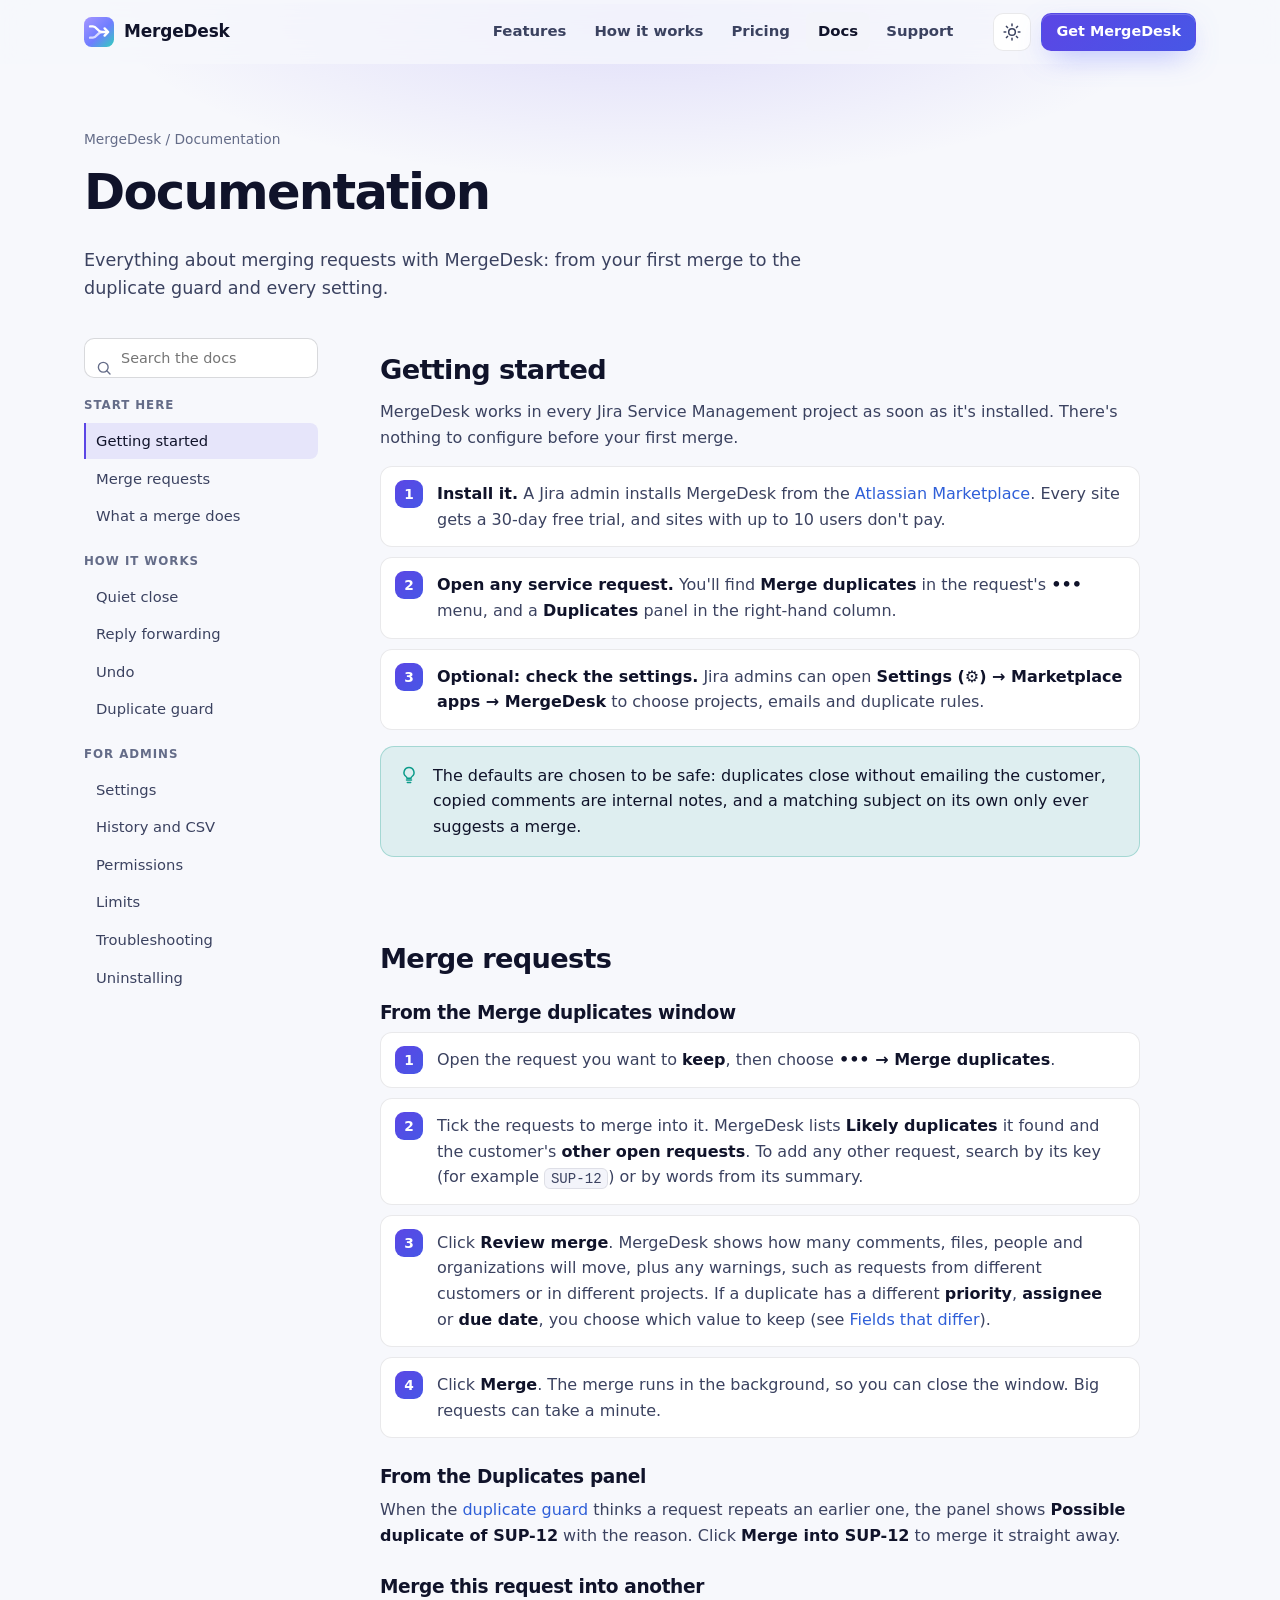
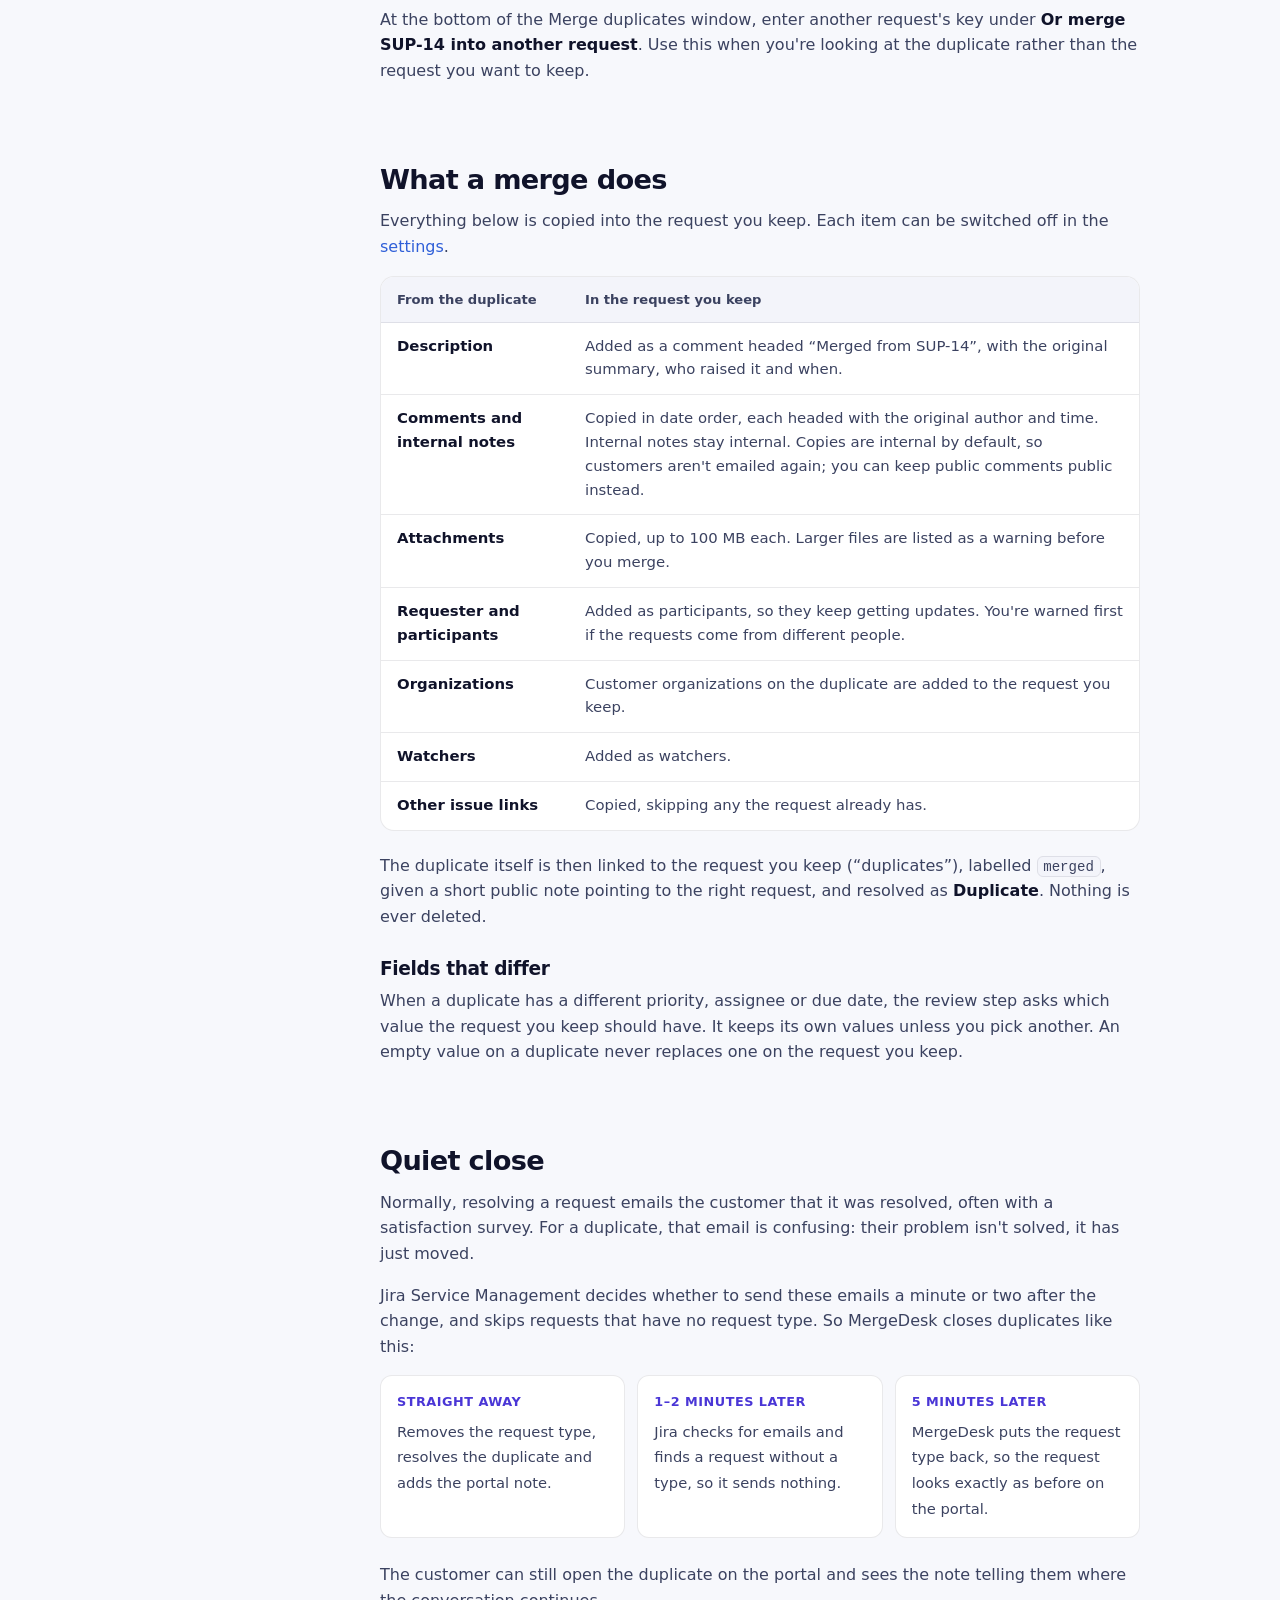
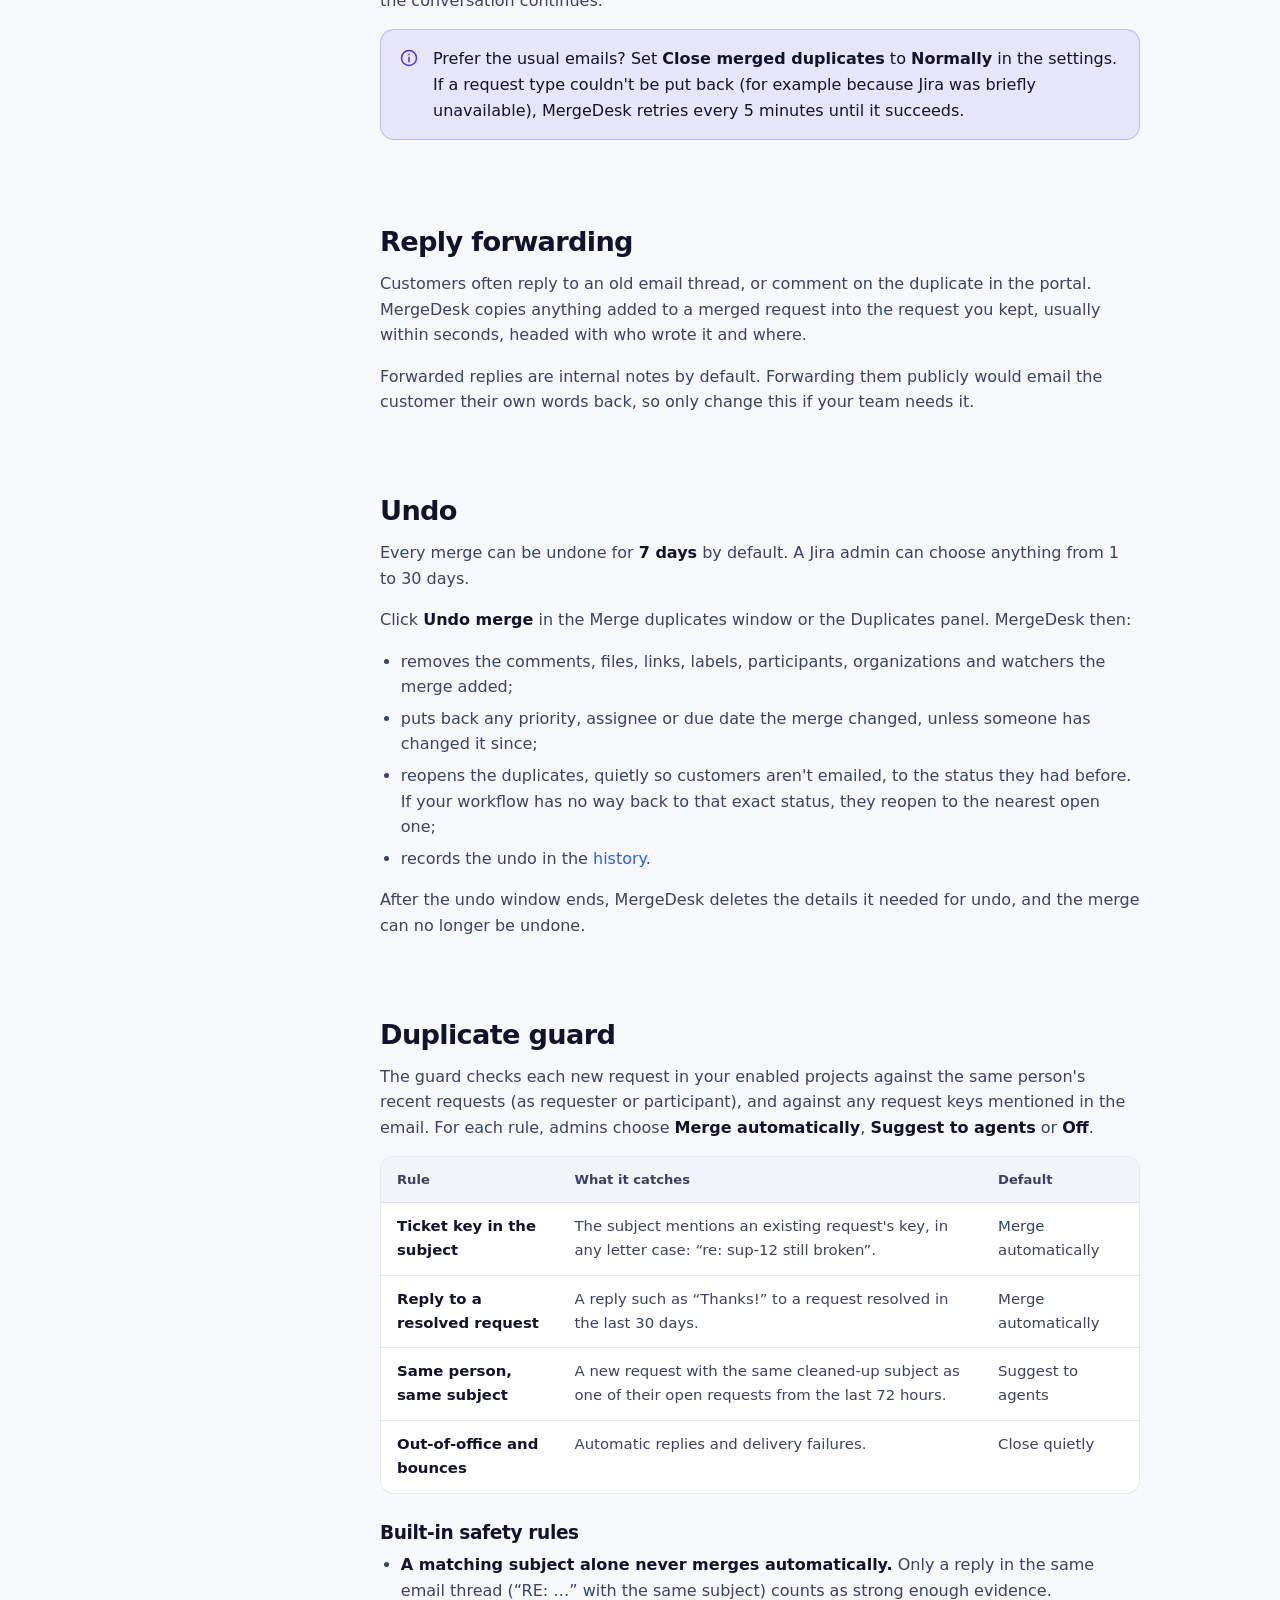
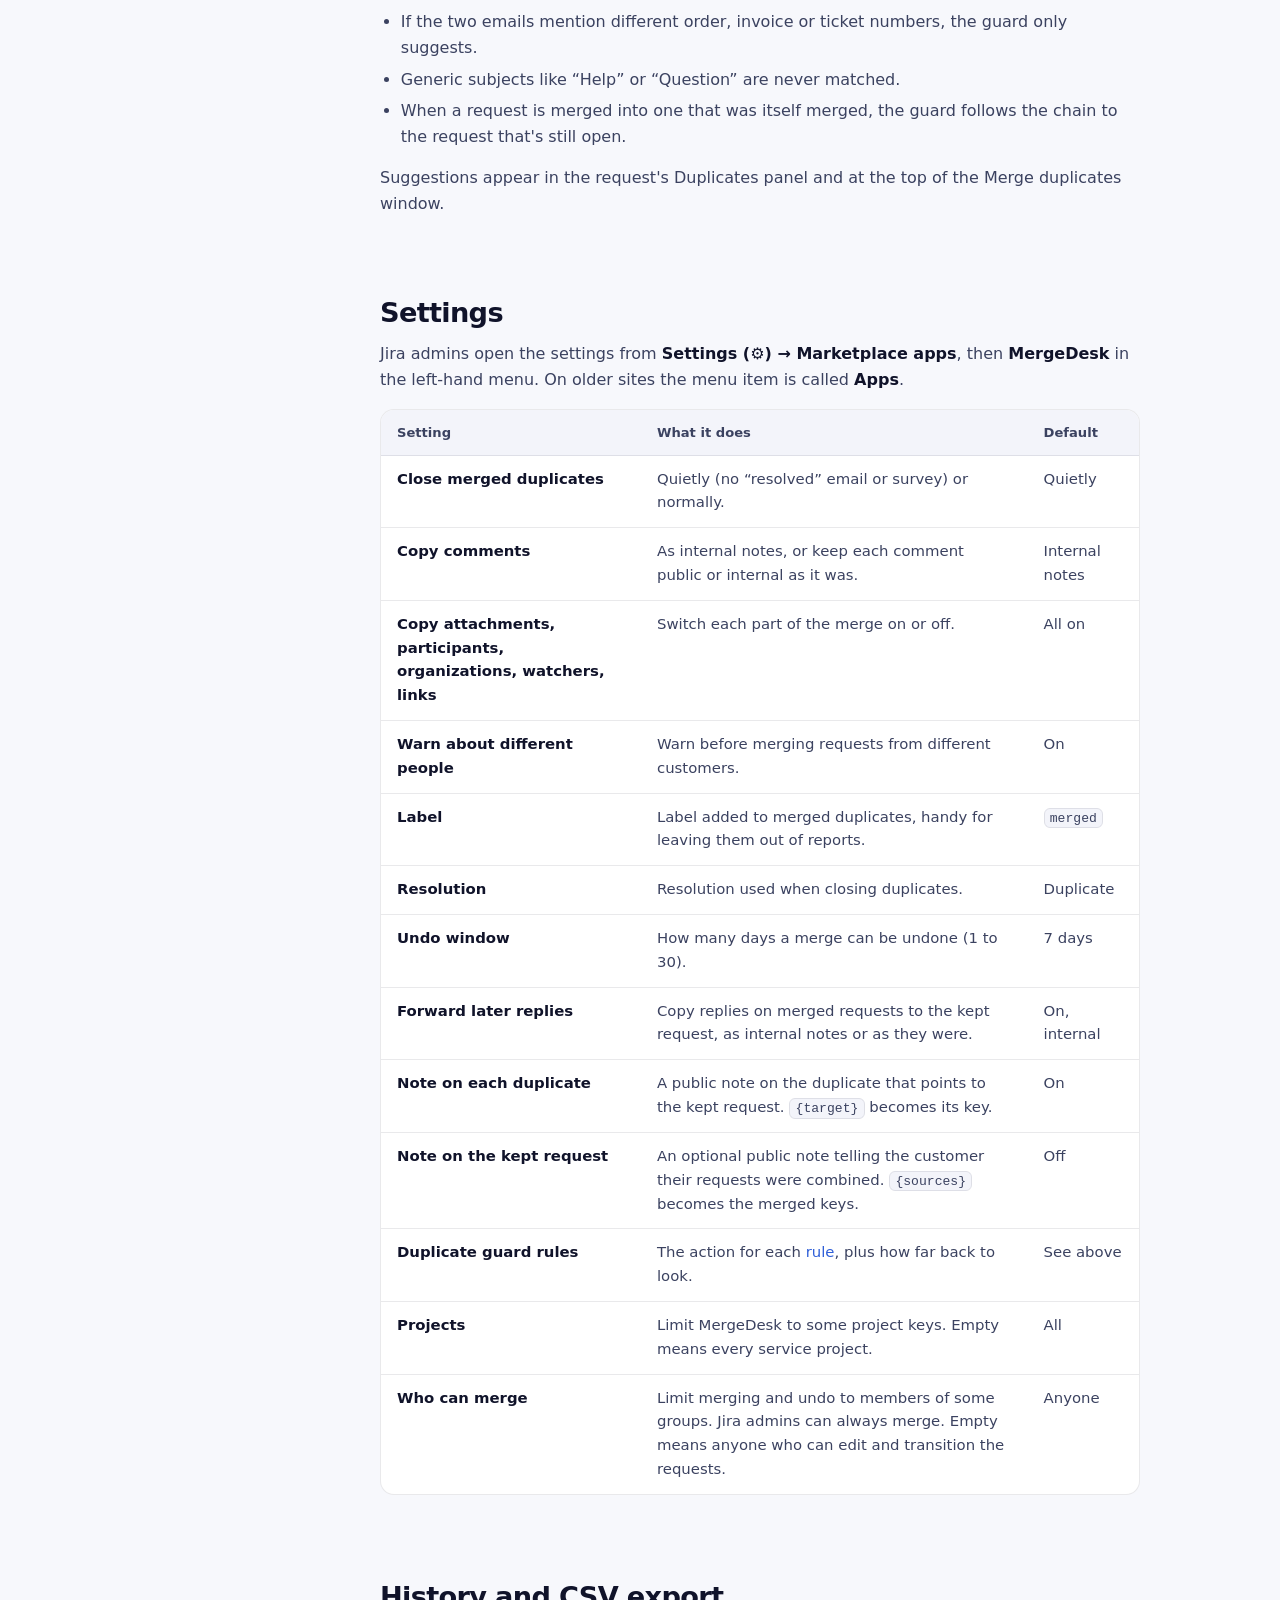
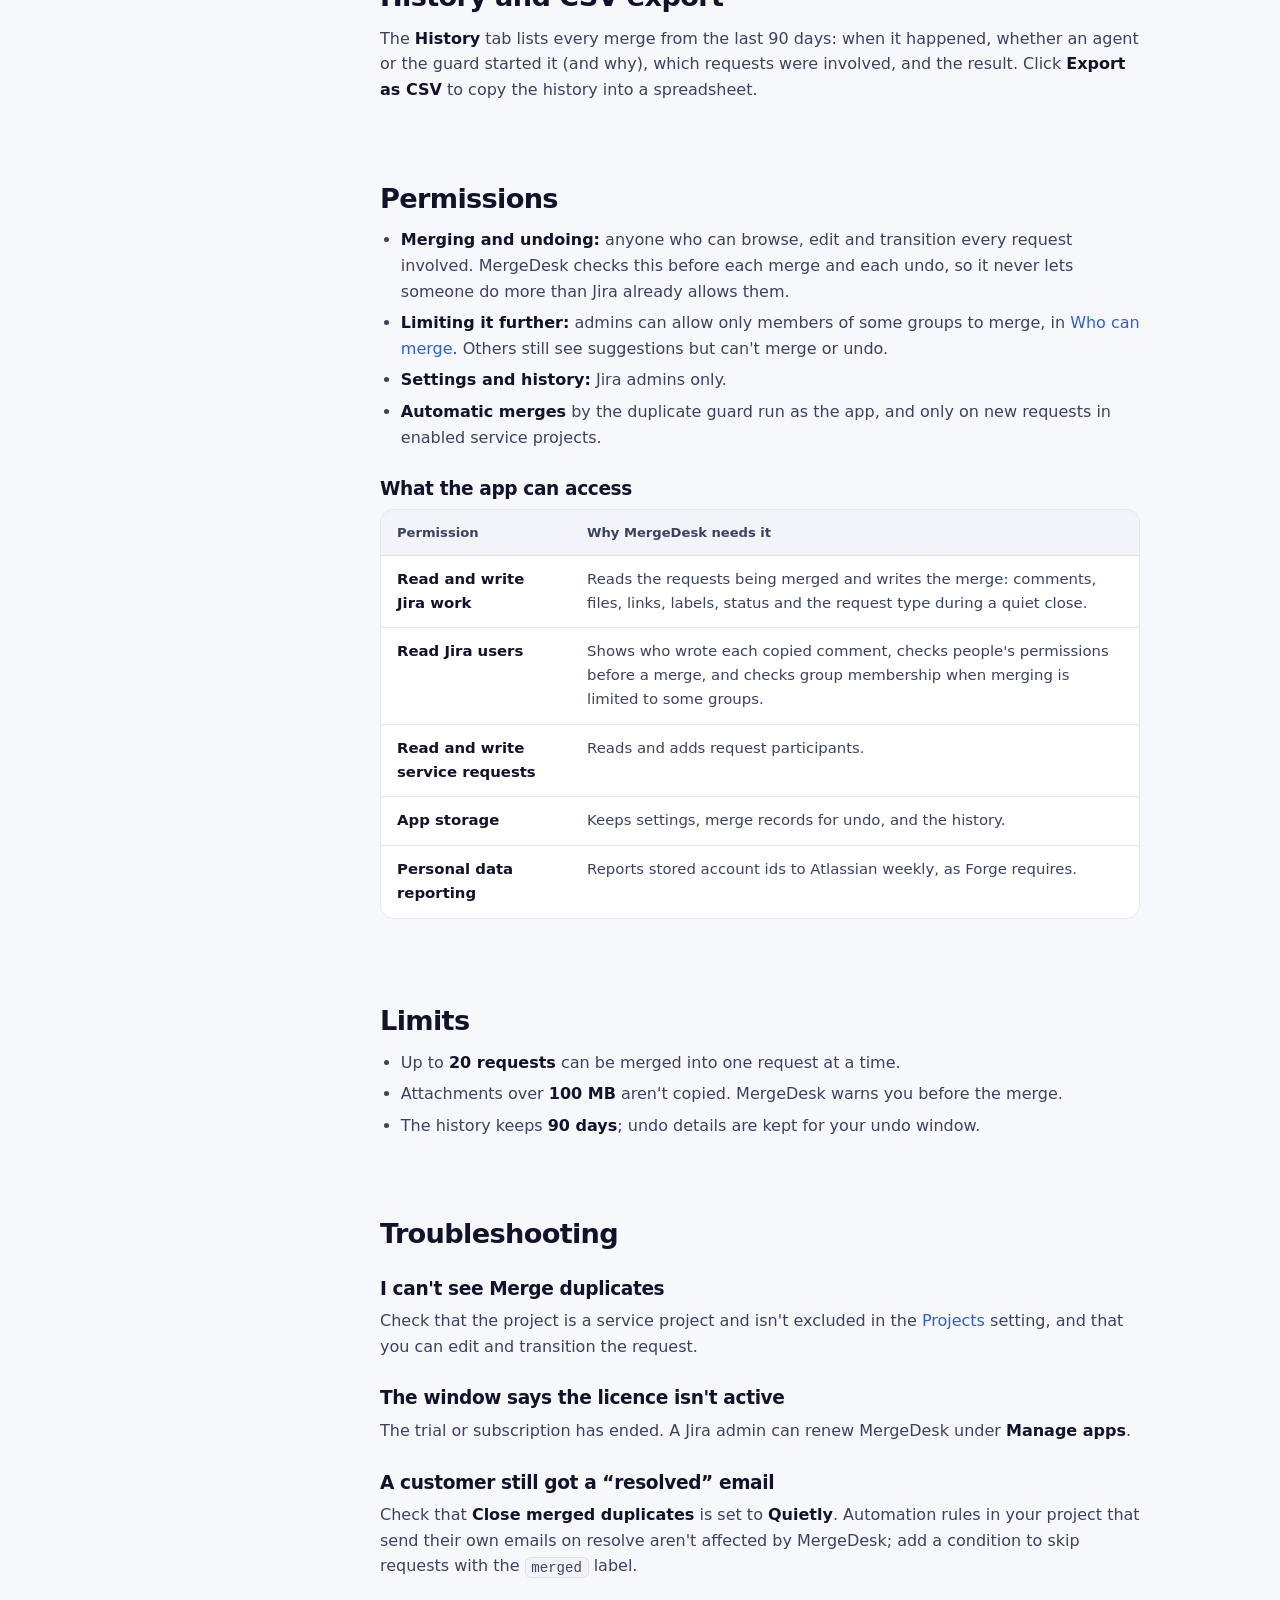
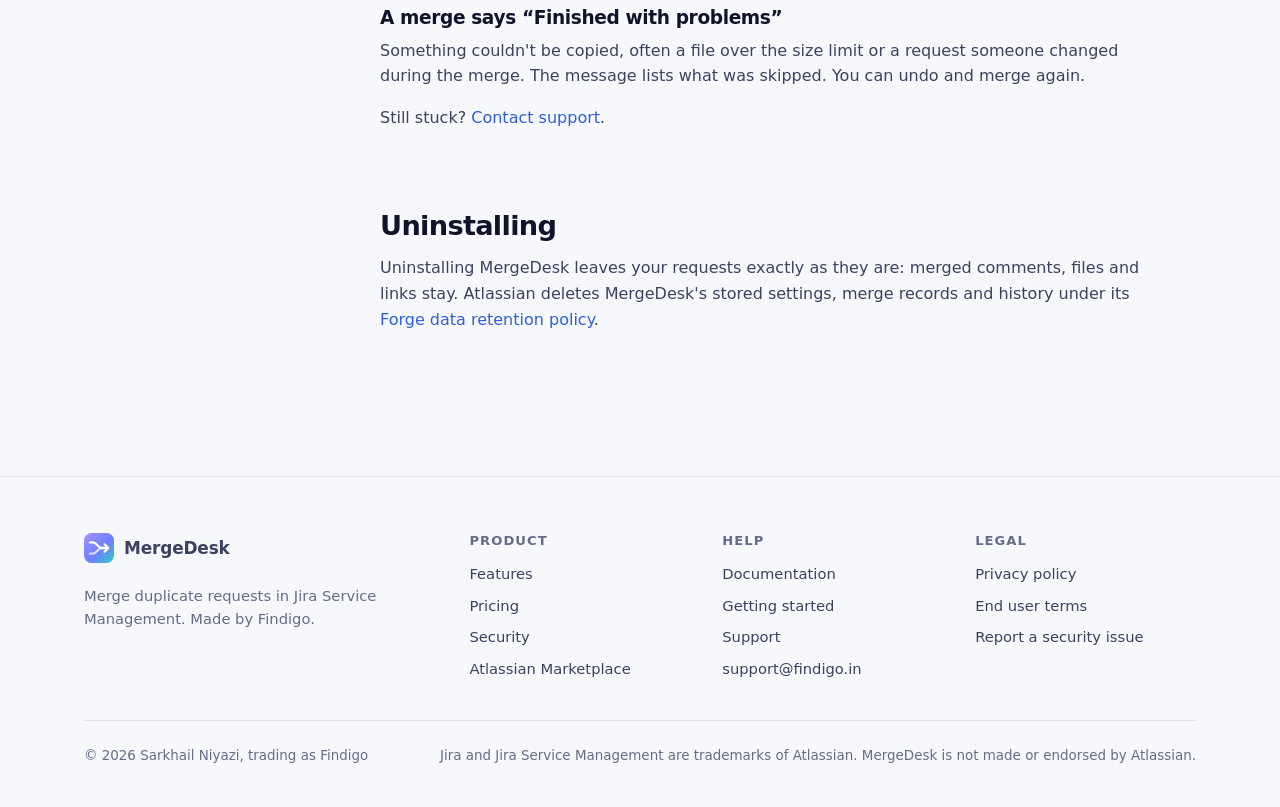
==== docs/index.html @ 5c3ac5cf "Add the MergeDesk website: home, docs, privacy and support pages Public pages for MergeDesk - Merge " ====
<!doctype html>
<html lang="en" class="no-js">
<head>
  <meta charset="utf-8">
  <meta name="viewport" content="width=device-width, initial-scale=1">
  <title>Documentation · MergeDesk</title>
  <meta name="description" content="How to install and use MergeDesk for Jira Service Management: merging requests, quiet close, reply forwarding, undo, the duplicate guard and settings.">
  <link rel="canonical" href="https://mergedesk.findigo.in/docs/">
  <meta property="og:title" content="MergeDesk documentation">
  <meta property="og:description" content="Install MergeDesk and merge your first duplicate requests in Jira Service Management.">
  <meta property="og:image" content="https://mergedesk.findigo.in/assets/og.png">
  <meta name="theme-color" content="#090b12">
  <link rel="icon" href="/assets/logo.svg" type="image/svg+xml">
  <link rel="stylesheet" href="/assets/style.css">
  <script>try{var t=localStorage.getItem('md-theme');if(t)document.documentElement.dataset.theme=t}catch(e){}</script>
  <script defer src="/assets/site.js"></script>
</head>
<body>
<a class="skip" href="#main">Skip to content</a>

<header class="site-header">
  <div class="container nav">
    <a class="brand" href="/"><img src="/assets/logo.svg" alt="" width="30" height="30">MergeDesk</a>
    <nav class="nav-links" id="nav-links" aria-label="Main">
      <a href="/#features">Features</a>
      <a href="/#how">How it works</a>
      <a href="/#pricing">Pricing</a>
      <a href="/docs/" aria-current="page">Docs</a>
      <a href="/support/">Support</a>
    </nav>
    <div class="nav-actions">
      <button class="theme-toggle" type="button" aria-label="Switch between light and dark"><svg class="icon moon" aria-hidden="true"><use href="/assets/icons.svg#moon"/></svg><svg class="icon sun" aria-hidden="true"><use href="/assets/icons.svg#sun"/></svg></button>
      <a class="btn btn-primary btn-sm" href="https://marketplace.atlassian.com/search?query=MergeDesk">Get MergeDesk</a>
      <button class="menu-toggle" type="button" aria-label="Menu" aria-expanded="false" aria-controls="nav-links"><svg class="icon" aria-hidden="true"><use href="/assets/icons.svg#menu"/></svg></button>
    </div>
  </div>
</header>

<main id="main">
  <div class="page-hero">
    <div class="container">
      <div class="crumbs"><a href="/">MergeDesk</a> / Documentation</div>
      <h1>Documentation</h1>
      <p>Everything about merging requests with MergeDesk: from your first merge to the duplicate guard and every setting.</p>
    </div>
  </div>

  <div class="container doc-layout">
    <aside class="doc-nav" aria-label="Documentation sections">
      <label class="search"><span class="sr-only">Search the docs</span><svg class="icon" aria-hidden="true"><use href="/assets/icons.svg#search"/></svg><input type="search" placeholder="Search the docs"></label>
      <h5>Start here</h5>
      <ul>
        <li><a href="#getting-started">Getting started</a></li>
        <li><a href="#merge">Merge requests</a></li>
        <li><a href="#what-moves">What a merge does</a></li>
      </ul>
      <h5>How it works</h5>
      <ul>
        <li><a href="#quiet-close">Quiet close</a></li>
        <li><a href="#forwarding">Reply forwarding</a></li>
        <li><a href="#undo">Undo</a></li>
        <li><a href="#guard">Duplicate guard</a></li>
      </ul>
      <h5>For admins</h5>
      <ul>
        <li><a href="#settings">Settings</a></li>
        <li><a href="#history">History and CSV</a></li>
        <li><a href="#permissions">Permissions</a></li>
        <li><a href="#limits">Limits</a></li>
        <li><a href="#troubleshooting">Troubleshooting</a></li>
        <li><a href="#uninstall">Uninstalling</a></li>
      </ul>
      <div class="empty">No matching sections.</div>
    </aside>

    <article class="prose">
      <section id="getting-started">
        <h2>Getting started</h2>
        <p>MergeDesk works in every Jira Service Management project as soon as it's installed. There's nothing to configure before your first merge.</p>
        <ol class="steps-list">
          <li><strong>Install it.</strong> A Jira admin installs MergeDesk from the <a href="https://marketplace.atlassian.com/search?query=MergeDesk">Atlassian Marketplace</a>. Every site gets a 30-day free trial, and sites with up to 10 users don't pay.</li>
          <li><strong>Open any service request.</strong> You'll find <strong>Merge duplicates</strong> in the request's <strong>•••</strong> menu, and a <strong>Duplicates</strong> panel in the right-hand column.</li>
          <li><strong>Optional: check the settings.</strong> Jira admins can open <strong>Settings (⚙) → Marketplace apps → MergeDesk</strong> to choose projects, emails and duplicate rules.</li>
        </ol>
        <div class="callout tip"><svg class="icon" aria-hidden="true"><use href="/assets/icons.svg#bulb"/></svg><p>The defaults are chosen to be safe: duplicates close without emailing the customer, copied comments are internal notes, and a matching subject on its own only ever suggests a merge.</p></div>
      </section>

      <section id="merge">
        <h2>Merge requests</h2>
        <h3>From the Merge duplicates window</h3>
        <ol class="steps-list">
          <li>Open the request you want to <strong>keep</strong>, then choose <strong>••• → Merge duplicates</strong>.</li>
          <li>Tick the requests to merge into it. MergeDesk lists <strong>Likely duplicates</strong> it found and the customer's <strong>other open requests</strong>. To add any other request, search by its key (for example <code>SUP-12</code>) or by words from its summary.</li>
          <li>Click <strong>Review merge</strong>. MergeDesk shows how many comments, files, people and organizations will move, plus any warnings, such as requests from different customers or in different projects. If a duplicate has a different <strong>priority</strong>, <strong>assignee</strong> or <strong>due date</strong>, you choose which value to keep (see <a href="#fields">Fields that differ</a>).</li>
          <li>Click <strong>Merge</strong>. The merge runs in the background, so you can close the window. Big requests can take a minute.</li>
        </ol>
        <h3>From the Duplicates panel</h3>
        <p>When the <a href="#guard">duplicate guard</a> thinks a request repeats an earlier one, the panel shows <strong>Possible duplicate of SUP-12</strong> with the reason. Click <strong>Merge into SUP-12</strong> to merge it straight away.</p>
        <h3>Merge this request into another</h3>
        <p>At the bottom of the Merge duplicates window, enter another request's key under <strong>Or merge SUP-14 into another request</strong>. Use this when you're looking at the duplicate rather than the request you want to keep.</p>
      </section>

      <section id="what-moves">
        <h2>What a merge does</h2>
        <p>Everything below is copied into the request you keep. Each item can be switched off in the <a href="#settings">settings</a>.</p>
        <table>
          <thead><tr><th>From the duplicate</th><th>In the request you keep</th></tr></thead>
          <tbody>
            <tr><td>Description</td><td>Added as a comment headed “Merged from SUP-14”, with the original summary, who raised it and when.</td></tr>
            <tr><td>Comments and internal notes</td><td>Copied in date order, each headed with the original author and time. Internal notes stay internal. Copies are internal by default, so customers aren't emailed again; you can keep public comments public instead.</td></tr>
            <tr><td>Attachments</td><td>Copied, up to 100 MB each. Larger files are listed as a warning before you merge.</td></tr>
            <tr><td>Requester and participants</td><td>Added as participants, so they keep getting updates. You're warned first if the requests come from different people.</td></tr>
            <tr><td>Organizations</td><td>Customer organizations on the duplicate are added to the request you keep.</td></tr>
            <tr><td>Watchers</td><td>Added as watchers.</td></tr>
            <tr><td>Other issue links</td><td>Copied, skipping any the request already has.</td></tr>
          </tbody>
        </table>
        <p>The duplicate itself is then linked to the request you keep (“duplicates”), labelled <code>merged</code>, given a short public note pointing to the right request, and resolved as <strong>Duplicate</strong>. Nothing is ever deleted.</p>
        <h3 id="fields">Fields that differ</h3>
        <p>When a duplicate has a different priority, assignee or due date, the review step asks which value the request you keep should have. It keeps its own values unless you pick another. An empty value on a duplicate never replaces one on the request you keep.</p>
      </section>

      <section id="quiet-close">
        <h2>Quiet close</h2>
        <p>Normally, resolving a request emails the customer that it was resolved, often with a satisfaction survey. For a duplicate, that email is confusing: their problem isn't solved, it has just moved.</p>
        <p>Jira Service Management decides whether to send these emails a minute or two after the change, and skips requests that have no request type. So MergeDesk closes duplicates like this:</p>
        <div class="timeline-h">
          <div><b>Straight away</b><span>Removes the request type, resolves the duplicate and adds the portal note.</span></div>
          <div><b>1–2 minutes later</b><span>Jira checks for emails and finds a request without a type, so it sends nothing.</span></div>
          <div><b>5 minutes later</b><span>MergeDesk puts the request type back, so the request looks exactly as before on the portal.</span></div>
        </div>
        <p>The customer can still open the duplicate on the portal and sees the note telling them where the conversation continues.</p>
        <div class="callout"><svg class="icon" aria-hidden="true"><use href="/assets/icons.svg#info"/></svg><p>Prefer the usual emails? Set <strong>Close merged duplicates</strong> to <strong>Normally</strong> in the settings. If a request type couldn't be put back (for example because Jira was briefly unavailable), MergeDesk retries every 5 minutes until it succeeds.</p></div>
      </section>

      <section id="forwarding">
        <h2>Reply forwarding</h2>
        <p>Customers often reply to an old email thread, or comment on the duplicate in the portal. MergeDesk copies anything added to a merged request into the request you kept, usually within seconds, headed with who wrote it and where.</p>
        <p>Forwarded replies are internal notes by default. Forwarding them publicly would email the customer their own words back, so only change this if your team needs it.</p>
      </section>

      <section id="undo">
        <h2>Undo</h2>
        <p>Every merge can be undone for <strong>7 days</strong> by default. A Jira admin can choose anything from 1 to 30 days.</p>
        <p>Click <strong>Undo merge</strong> in the Merge duplicates window or the Duplicates panel. MergeDesk then:</p>
        <ul>
          <li>removes the comments, files, links, labels, participants, organizations and watchers the merge added;</li>
          <li>puts back any priority, assignee or due date the merge changed, unless someone has changed it since;</li>
          <li>reopens the duplicates, quietly so customers aren't emailed, to the status they had before. If your workflow has no way back to that exact status, they reopen to the nearest open one;</li>
          <li>records the undo in the <a href="#history">history</a>.</li>
        </ul>
        <p>After the undo window ends, MergeDesk deletes the details it needed for undo, and the merge can no longer be undone.</p>
      </section>

      <section id="guard">
        <h2>Duplicate guard</h2>
        <p>The guard checks each new request in your enabled projects against the same person's recent requests (as requester or participant), and against any request keys mentioned in the email. For each rule, admins choose <strong>Merge automatically</strong>, <strong>Suggest to agents</strong> or <strong>Off</strong>.</p>
        <table>
          <thead><tr><th>Rule</th><th>What it catches</th><th>Default</th></tr></thead>
          <tbody>
            <tr><td>Ticket key in the subject</td><td>The subject mentions an existing request's key, in any letter case: “re: sup-12 still broken”.</td><td>Merge automatically</td></tr>
            <tr><td>Reply to a resolved request</td><td>A reply such as “Thanks!” to a request resolved in the last 30 days.</td><td>Merge automatically</td></tr>
            <tr><td>Same person, same subject</td><td>A new request with the same cleaned-up subject as one of their open requests from the last 72 hours.</td><td>Suggest to agents</td></tr>
            <tr><td>Out-of-office and bounces</td><td>Automatic replies and delivery failures.</td><td>Close quietly</td></tr>
          </tbody>
        </table>
        <h3>Built-in safety rules</h3>
        <ul>
          <li><strong>A matching subject alone never merges automatically.</strong> Only a reply in the same email thread (“RE: …” with the same subject) counts as strong enough evidence.</li>
          <li>If the two emails mention different order, invoice or ticket numbers, the guard only suggests.</li>
          <li>Generic subjects like “Help” or “Question” are never matched.</li>
          <li>When a request is merged into one that was itself merged, the guard follows the chain to the request that's still open.</li>
        </ul>
        <p>Suggestions appear in the request's Duplicates panel and at the top of the Merge duplicates window.</p>
      </section>

      <section id="settings">
        <h2>Settings</h2>
        <p>Jira admins open the settings from <strong>Settings (⚙) → Marketplace apps</strong>, then <strong>MergeDesk</strong> in the left-hand menu. On older sites the menu item is called <strong>Apps</strong>.</p>
        <table>
          <thead><tr><th>Setting</th><th>What it does</th><th>Default</th></tr></thead>
          <tbody>
            <tr><td>Close merged duplicates</td><td>Quietly (no “resolved” email or survey) or normally.</td><td>Quietly</td></tr>
            <tr><td>Copy comments</td><td>As internal notes, or keep each comment public or internal as it was.</td><td>Internal notes</td></tr>
            <tr><td>Copy attachments, participants, organizations, watchers, links</td><td>Switch each part of the merge on or off.</td><td>All on</td></tr>
            <tr><td>Warn about different people</td><td>Warn before merging requests from different customers.</td><td>On</td></tr>
            <tr><td>Label</td><td>Label added to merged duplicates, handy for leaving them out of reports.</td><td><code>merged</code></td></tr>
            <tr><td>Resolution</td><td>Resolution used when closing duplicates.</td><td>Duplicate</td></tr>
            <tr><td>Undo window</td><td>How many days a merge can be undone (1 to 30).</td><td>7 days</td></tr>
            <tr><td>Forward later replies</td><td>Copy replies on merged requests to the kept request, as internal notes or as they were.</td><td>On, internal</td></tr>
            <tr><td>Note on each duplicate</td><td>A public note on the duplicate that points to the kept request. <code>{target}</code> becomes its key.</td><td>On</td></tr>
            <tr><td>Note on the kept request</td><td>An optional public note telling the customer their requests were combined. <code>{sources}</code> becomes the merged keys.</td><td>Off</td></tr>
            <tr><td>Duplicate guard rules</td><td>The action for each <a href="#guard">rule</a>, plus how far back to look.</td><td>See above</td></tr>
            <tr><td>Projects</td><td>Limit MergeDesk to some project keys. Empty means every service project.</td><td>All</td></tr>
            <tr><td>Who can merge</td><td>Limit merging and undo to members of some groups. Jira admins can always merge. Empty means anyone who can edit and transition the requests.</td><td>Anyone</td></tr>
          </tbody>
        </table>
      </section>

      <section id="history">
        <h2>History and CSV export</h2>
        <p>The <strong>History</strong> tab lists every merge from the last 90 days: when it happened, whether an agent or the guard started it (and why), which requests were involved, and the result. Click <strong>Export as CSV</strong> to copy the history into a spreadsheet.</p>
      </section>

      <section id="permissions">
        <h2>Permissions</h2>
        <ul>
          <li><strong>Merging and undoing:</strong> anyone who can browse, edit and transition every request involved. MergeDesk checks this before each merge and each undo, so it never lets someone do more than Jira already allows them.</li>
          <li><strong>Limiting it further:</strong> admins can allow only members of some groups to merge, in <a href="#settings">Who can merge</a>. Others still see suggestions but can't merge or undo.</li>
          <li><strong>Settings and history:</strong> Jira admins only.</li>
          <li><strong>Automatic merges</strong> by the duplicate guard run as the app, and only on new requests in enabled service projects.</li>
        </ul>
        <h3>What the app can access</h3>
        <table>
          <thead><tr><th>Permission</th><th>Why MergeDesk needs it</th></tr></thead>
          <tbody>
            <tr><td>Read and write Jira work</td><td>Reads the requests being merged and writes the merge: comments, files, links, labels, status and the request type during a quiet close.</td></tr>
            <tr><td>Read Jira users</td><td>Shows who wrote each copied comment, checks people's permissions before a merge, and checks group membership when merging is limited to some groups.</td></tr>
            <tr><td>Read and write service requests</td><td>Reads and adds request participants.</td></tr>
            <tr><td>App storage</td><td>Keeps settings, merge records for undo, and the history.</td></tr>
            <tr><td>Personal data reporting</td><td>Reports stored account ids to Atlassian weekly, as Forge requires.</td></tr>
          </tbody>
        </table>
      </section>

      <section id="limits">
        <h2>Limits</h2>
        <ul>
          <li>Up to <strong>20 requests</strong> can be merged into one request at a time.</li>
          <li>Attachments over <strong>100 MB</strong> aren't copied. MergeDesk warns you before the merge.</li>
          <li>The history keeps <strong>90 days</strong>; undo details are kept for your undo window.</li>
        </ul>
      </section>

      <section id="troubleshooting">
        <h2>Troubleshooting</h2>
        <h3>I can't see Merge duplicates</h3>
        <p>Check that the project is a service project and isn't excluded in the <a href="#settings">Projects</a> setting, and that you can edit and transition the request.</p>
        <h3>The window says the licence isn't active</h3>
        <p>The trial or subscription has ended. A Jira admin can renew MergeDesk under <strong>Manage apps</strong>.</p>
        <h3>A customer still got a “resolved” email</h3>
        <p>Check that <strong>Close merged duplicates</strong> is set to <strong>Quietly</strong>. Automation rules in your project that send their own emails on resolve aren't affected by MergeDesk; add a condition to skip requests with the <code>merged</code> label.</p>
        <h3>A merge says “Finished with problems”</h3>
        <p>Something couldn't be copied, often a file over the size limit or a request someone changed during the merge. The message lists what was skipped. You can undo and merge again.</p>
        <p>Still stuck? <a href="/support/">Contact support</a>.</p>
      </section>

      <section id="uninstall">
        <h2>Uninstalling</h2>
        <p>Uninstalling MergeDesk leaves your requests exactly as they are: merged comments, files and links stay. Atlassian deletes MergeDesk's stored settings, merge records and history under its <a href="https://developer.atlassian.com/platform/forge/storage/" rel="noopener">Forge data retention policy</a>.</p>
      </section>
    </article>
  </div>
</main>

<footer class="site-footer">
  <div class="container">
    <div class="footer-grid">
      <div class="footer-about">
        <a class="brand" href="/"><img src="/assets/logo.svg" alt="" width="30" height="30">MergeDesk</a>
        <p>Merge duplicate requests in Jira Service Management. Made by Findigo.</p>
      </div>
      <div>
        <h4>Product</h4>
        <ul>
          <li><a href="/#features">Features</a></li>
          <li><a href="/#pricing">Pricing</a></li>
          <li><a href="/#security">Security</a></li>
          <li><a href="https://marketplace.atlassian.com/search?query=MergeDesk">Atlassian Marketplace</a></li>
        </ul>
      </div>
      <div>
        <h4>Help</h4>
        <ul>
          <li><a href="/docs/">Documentation</a></li>
          <li><a href="/docs/#getting-started">Getting started</a></li>
          <li><a href="/support/">Support</a></li>
          <li><a href="mailto:support@findigo.in">support@findigo.in</a></li>
        </ul>
      </div>
      <div>
        <h4>Legal</h4>
        <ul>
          <li><a href="/privacy/">Privacy policy</a></li>
          <li><a href="https://www.atlassian.com/licensing/marketplace/termsofuse" rel="noopener">End user terms</a></li>
          <li><a href="/support/#security">Report a security issue</a></li>
        </ul>
      </div>
    </div>
    <div class="legal">
      <span>© <span data-year>2026</span> Sarkhail Niyazi, trading as Findigo</span>
      <span>Jira and Jira Service Management are trademarks of Atlassian. MergeDesk is not made or endorsed by Atlassian.</span>
    </div>
  </div>
</footer>
</body>
</html>
---- assets/style.css ----
/* MergeDesk site. No web fonts, cookies or trackers: system fonts only. */

:root {
  color-scheme: dark;
  --bg: #090b12;
  --bg-2: #0d1019;
  --surface: #121624;
  --surface-2: #181d2e;
  --surface-3: #20263b;
  --border: rgba(255, 255, 255, 0.075);
  --border-strong: rgba(255, 255, 255, 0.14);
  --text: #eef0f8;
  --text-2: #bcc2d6;
  --muted: #8890a8;
  --accent: #8f7fff;
  --accent-2: #b3a8ff;
  --accent-soft: rgba(143, 127, 255, 0.14);
  --accent-ink: #ffffff;
  --teal: #34d6c2;
  --teal-soft: rgba(52, 214, 194, 0.13);
  --amber: #f8c04e;
  --amber-soft: rgba(248, 192, 78, 0.14);
  --rose: #fb7d8f;
  --rose-soft: rgba(251, 125, 143, 0.13);
  --green: #5fd98b;
  --green-soft: rgba(95, 217, 139, 0.14);
  --link: #8fb4ff;
  --grad: linear-gradient(120deg, #a596ff 0%, #7f8cff 45%, #46d9c6 100%);
  --grad-btn: linear-gradient(135deg, #8f7fff 0%, #6f7dff 100%);
  --glow: radial-gradient(60% 60% at 50% 0%, rgba(143, 127, 255, 0.28) 0%, rgba(143, 127, 255, 0) 70%);
  --shadow-sm: 0 1px 2px rgba(0, 0, 0, 0.4);
  --shadow: 0 30px 80px -30px rgba(0, 0, 0, 0.75), 0 0 0 1px var(--border);
  --radius-sm: 8px;
  --radius: 14px;
  --radius-lg: 22px;
  --font: "Inter", ui-sans-serif, system-ui, -apple-system, "Segoe UI", Roboto, "Helvetica Neue", Arial, sans-serif;
  --mono: ui-monospace, "SFMono-Regular", "Cascadia Code", "Roboto Mono", Menlo, Consolas, monospace;
  --maxw: 1160px;
  --header-h: 64px;
}

/* Light theme: the system setting, unless the visitor picked dark. */
@media (prefers-color-scheme: light) {
  :root:not([data-theme="dark"]) {
    color-scheme: light;
    --bg: #f7f8fc;
    --bg-2: #eef0f8;
    --surface: #ffffff;
    --surface-2: #f3f4fa;
    --surface-3: #e8eaf4;
    --border: rgba(16, 20, 40, 0.09);
    --border-strong: rgba(16, 20, 40, 0.16);
    --text: #10132a;
    --text-2: #3b4260;
    --muted: #646c88;
    --accent: #5b46e5;
    --accent-2: #4a36d6;
    --accent-soft: rgba(91, 70, 229, 0.1);
    --teal: #0b9b8a;
    --teal-soft: rgba(11, 155, 138, 0.1);
    --amber: #b7790b;
    --amber-soft: rgba(219, 151, 20, 0.12);
    --rose: #d33b55;
    --rose-soft: rgba(211, 59, 85, 0.09);
    --green: #198a48;
    --green-soft: rgba(25, 138, 72, 0.1);
    --link: #2f5fd8;
    --grad: linear-gradient(120deg, #5b46e5 0%, #4b5ee8 45%, #0b9b8a 100%);
    --grad-btn: linear-gradient(135deg, #5b46e5 0%, #4757e6 100%);
    --glow: radial-gradient(60% 60% at 50% 0%, rgba(91, 70, 229, 0.16) 0%, rgba(91, 70, 229, 0) 70%);
    --shadow-sm: 0 1px 2px rgba(16, 20, 40, 0.08);
    --shadow: 0 30px 70px -30px rgba(30, 30, 80, 0.3), 0 0 0 1px var(--border);
  }
}
:root[data-theme="light"] {
  color-scheme: light;
  --bg: #f7f8fc;
  --bg-2: #eef0f8;
  --surface: #ffffff;
  --surface-2: #f3f4fa;
  --surface-3: #e8eaf4;
  --border: rgba(16, 20, 40, 0.09);
  --border-strong: rgba(16, 20, 40, 0.16);
  --text: #10132a;
  --text-2: #3b4260;
  --muted: #646c88;
  --accent: #5b46e5;
  --accent-2: #4a36d6;
  --accent-soft: rgba(91, 70, 229, 0.1);
  --teal: #0b9b8a;
  --teal-soft: rgba(11, 155, 138, 0.1);
  --amber: #b7790b;
  --amber-soft: rgba(219, 151, 20, 0.12);
  --rose: #d33b55;
  --rose-soft: rgba(211, 59, 85, 0.09);
  --green: #198a48;
  --green-soft: rgba(25, 138, 72, 0.1);
  --link: #2f5fd8;
  --grad: linear-gradient(120deg, #5b46e5 0%, #4b5ee8 45%, #0b9b8a 100%);
  --grad-btn: linear-gradient(135deg, #5b46e5 0%, #4757e6 100%);
  --glow: radial-gradient(60% 60% at 50% 0%, rgba(91, 70, 229, 0.16) 0%, rgba(91, 70, 229, 0) 70%);
  --shadow-sm: 0 1px 2px rgba(16, 20, 40, 0.08);
  --shadow: 0 30px 70px -30px rgba(30, 30, 80, 0.3), 0 0 0 1px var(--border);
}

/* ---------- Base ---------- */
*,
*::before,
*::after {
  box-sizing: border-box;
}
html {
  -webkit-text-size-adjust: 100%;
  scroll-behavior: smooth;
  scroll-padding-top: calc(var(--header-h) + 20px);
}
body {
  margin: 0;
  background: var(--bg);
  color: var(--text);
  font-family: var(--font);
  font-size: 16px;
  line-height: 1.6;
  -webkit-font-smoothing: antialiased;
  text-rendering: optimizeLegibility;
  overflow-x: hidden;
}
img,
svg {
  display: block;
  max-width: 100%;
}
a {
  color: var(--link);
  text-decoration: none;
}
a:hover {
  text-decoration: underline;
  text-underline-offset: 3px;
}
:focus-visible {
  outline: 2px solid var(--accent);
  outline-offset: 3px;
  border-radius: 6px;
}
h1,
h2,
h3,
h4 {
  line-height: 1.15;
  letter-spacing: -0.02em;
  margin: 0 0 0.5em;
  font-weight: 700;
}
p {
  margin: 0 0 1em;
}
code,
kbd {
  font-family: var(--mono);
  font-size: 0.88em;
  background: var(--surface-2);
  border: 1px solid var(--border);
  padding: 0.12em 0.4em;
  border-radius: 6px;
}
.skip {
  position: absolute;
  left: -9999px;
  top: 8px;
  z-index: 100;
  background: var(--surface);
  color: var(--text);
  padding: 8px 14px;
  border-radius: 8px;
}
.skip:focus {
  left: 12px;
}
.container {
  width: 100%;
  max-width: var(--maxw);
  margin: 0 auto;
  padding: 0 24px;
}
.icon {
  width: 20px;
  height: 20px;
  flex: none;
  stroke: currentColor;
  fill: none;
  stroke-width: 1.8;
  stroke-linecap: round;
  stroke-linejoin: round;
}
.grad-text {
  background: var(--grad);
  -webkit-background-clip: text;
  background-clip: text;
  color: transparent;
}
.sr-only {
  position: absolute;
  width: 1px;
  height: 1px;
  overflow: hidden;
  clip: rect(0 0 0 0);
  white-space: nowrap;
}

/* ---------- Header ---------- */
.site-header {
  position: sticky;
  top: 0;
  z-index: 50;
  height: var(--header-h);
  background: color-mix(in srgb, var(--bg) 78%, transparent);
  backdrop-filter: saturate(160%) blur(14px);
  -webkit-backdrop-filter: saturate(160%) blur(14px);
  border-bottom: 1px solid transparent;
  transition: border-color 0.2s ease;
}
.site-header.scrolled {
  border-bottom-color: var(--border);
}
.nav {
  height: 100%;
  display: flex;
  align-items: center;
  gap: 28px;
}
.brand {
  display: inline-flex;
  align-items: center;
  gap: 10px;
  color: var(--text);
  font-weight: 750;
  font-size: 1.06rem;
  letter-spacing: -0.01em;
}
.brand:hover {
  text-decoration: none;
}
.brand img {
  width: 30px;
  height: 30px;
}
.nav-links {
  display: flex;
  align-items: center;
  gap: 4px;
  margin-left: auto;
}
.nav-links a {
  color: var(--text-2);
  font-size: 0.93rem;
  font-weight: 550;
  padding: 8px 12px;
  border-radius: 8px;
}
.nav-links a:hover,
.nav-links a[aria-current="page"] {
  color: var(--text);
  background: var(--surface-2);
  text-decoration: none;
}
.nav-actions {
  display: flex;
  align-items: center;
  gap: 10px;
}
.theme-toggle,
.menu-toggle {
  display: inline-grid;
  place-items: center;
  width: 38px;
  height: 38px;
  border-radius: 10px;
  border: 1px solid var(--border);
  background: var(--surface);
  color: var(--text-2);
  cursor: pointer;
}
.theme-toggle:hover,
.menu-toggle:hover {
  color: var(--text);
  border-color: var(--border-strong);
}
.theme-toggle .sun {
  display: none;
}
:root[data-theme="light"] .theme-toggle .sun {
  display: block;
}
:root[data-theme="light"] .theme-toggle .moon {
  display: none;
}
@media (prefers-color-scheme: light) {
  :root:not([data-theme="dark"]) .theme-toggle .sun {
    display: block;
  }
  :root:not([data-theme="dark"]) .theme-toggle .moon {
    display: none;
  }
}
.menu-toggle {
  display: none;
}

/* ---------- Buttons ---------- */
.btn {
  display: inline-flex;
  align-items: center;
  justify-content: center;
  gap: 8px;
  height: 44px;
  padding: 0 20px;
  border-radius: 12px;
  font-weight: 650;
  font-size: 0.95rem;
  border: 1px solid transparent;
  cursor: pointer;
  white-space: nowrap;
  transition: transform 0.15s ease, box-shadow 0.15s ease, background 0.15s ease, border-color 0.15s ease;
}
.btn:hover {
  text-decoration: none;
  transform: translateY(-1px);
}
.btn-primary {
  background: var(--grad-btn);
  color: var(--accent-ink);
  box-shadow: 0 10px 30px -10px rgba(111, 125, 255, 0.7), inset 0 1px 0 rgba(255, 255, 255, 0.18);
}
.btn-primary:hover {
  box-shadow: 0 14px 34px -10px rgba(111, 125, 255, 0.85), inset 0 1px 0 rgba(255, 255, 255, 0.2);
}
.btn-ghost {
  background: var(--surface);
  color: var(--text);
  border-color: var(--border-strong);
}
.btn-ghost:hover {
  background: var(--surface-2);
}
.btn-sm {
  height: 38px;
  padding: 0 14px;
  border-radius: 10px;
  font-size: 0.9rem;
}

/* ---------- Hero ---------- */
.hero {
  position: relative;
  padding: 72px 0 56px;
  isolation: isolate;
}
.hero::before {
  content: "";
  position: absolute;
  inset: -80px 0 auto;
  height: 720px;
  background: var(--glow);
  z-index: -1;
  pointer-events: none;
}
.hero::after {
  content: "";
  position: absolute;
  inset: 0;
  z-index: -2;
  background-image: linear-gradient(var(--border) 1px, transparent 1px),
    linear-gradient(90deg, var(--border) 1px, transparent 1px);
  background-size: 56px 56px;
  mask-image: radial-gradient(70% 60% at 50% 20%, #000 0%, transparent 75%);
  -webkit-mask-image: radial-gradient(70% 60% at 50% 20%, #000 0%, transparent 75%);
  opacity: 0.55;
  pointer-events: none;
}
.hero-grid {
  display: grid;
  grid-template-columns: 1.02fr 1fr;
  gap: 56px;
  align-items: center;
}
.eyebrow {
  display: inline-flex;
  align-items: center;
  gap: 8px;
  padding: 6px 12px 6px 8px;
  border-radius: 999px;
  border: 1px solid var(--border-strong);
  background: var(--surface);
  color: var(--text-2);
  font-size: 0.82rem;
  font-weight: 600;
  margin-bottom: 22px;
}
.eyebrow .dot {
  display: inline-grid;
  place-items: center;
  width: 20px;
  height: 20px;
  border-radius: 999px;
  background: var(--teal-soft);
  color: var(--teal);
}
.eyebrow .dot .icon {
  width: 12px;
  height: 12px;
  stroke-width: 2.4;
}
.hero h1 {
  font-size: clamp(2.4rem, 5.2vw, 3.9rem);
  letter-spacing: -0.035em;
  line-height: 1.04;
  margin-bottom: 20px;
}
.lead {
  font-size: 1.15rem;
  color: var(--text-2);
  max-width: 34em;
  margin-bottom: 30px;
}
.cta-row {
  display: flex;
  flex-wrap: wrap;
  gap: 12px;
  margin-bottom: 26px;
}
.checks {
  display: flex;
  flex-wrap: wrap;
  gap: 10px 22px;
  list-style: none;
  padding: 0;
  margin: 0;
  color: var(--text-2);
  font-size: 0.9rem;
}
.checks li {
  display: inline-flex;
  align-items: center;
  gap: 8px;
}
.checks .icon {
  width: 18px;
  height: 18px;
  color: var(--teal);
  stroke-width: 2.2;
}

/* ---------- Product mock (looks like the Jira dialog) ---------- */
.stage {
  position: relative;
  padding: 18px 8px 40px;
}
.window {
  position: relative;
  background: var(--surface);
  border-radius: var(--radius-lg);
  box-shadow: var(--shadow);
  overflow: hidden;
}
.window-bar {
  display: flex;
  align-items: center;
  gap: 7px;
  height: 40px;
  padding: 0 16px;
  border-bottom: 1px solid var(--border);
  background: var(--surface-2);
  font-size: 0.78rem;
  color: var(--muted);
}
.window-bar i {
  width: 10px;
  height: 10px;
  border-radius: 99px;
  background: var(--surface-3);
}
.window-bar span {
  margin-left: 10px;
}
.dialog {
  padding: 22px 24px 24px;
  font-size: 0.86rem;
}
.dialog h4 {
  font-size: 1.06rem;
  margin-bottom: 8px;
  letter-spacing: -0.01em;
}
.dialog .intro {
  color: var(--text-2);
  margin-bottom: 16px;
  line-height: 1.5;
}
.group-title {
  font-weight: 700;
  font-size: 0.8rem;
  margin: 14px 0 8px;
}
.row {
  display: flex;
  align-items: center;
  gap: 10px;
  padding: 9px 10px;
  border-radius: 10px;
  border: 1px solid var(--border);
  background: var(--bg-2);
  margin-bottom: 6px;
}
.row.on {
  border-color: color-mix(in srgb, var(--accent) 45%, transparent);
  background: var(--accent-soft);
}
.cb {
  width: 16px;
  height: 16px;
  border-radius: 4px;
  border: 1.5px solid var(--border-strong);
  flex: none;
  display: grid;
  place-items: center;
}
.row.on .cb {
  background: var(--accent);
  border-color: var(--accent);
}
.row.on .cb::after {
  content: "";
  width: 8px;
  height: 4px;
  border: 2px solid #fff;
  border-top: 0;
  border-right: 0;
  transform: rotate(-45deg) translate(1px, -1px);
}
.key {
  color: var(--link);
  font-weight: 600;
  white-space: nowrap;
}
.summary {
  color: var(--text);
  overflow: hidden;
  text-overflow: ellipsis;
  white-space: nowrap;
  min-width: 0;
  flex: 1;
}
.note {
  color: var(--muted);
  font-style: italic;
  font-size: 0.78rem;
  white-space: nowrap;
}
.review {
  margin-top: 14px;
  border-radius: 10px;
  padding: 12px 14px;
  background: var(--teal-soft);
  border: 1px solid color-mix(in srgb, var(--teal) 30%, transparent);
  display: flex;
  gap: 10px;
  align-items: flex-start;
}
.review .icon {
  color: var(--teal);
  width: 18px;
  height: 18px;
  margin-top: 2px;
}
.review strong {
  display: block;
  font-size: 0.84rem;
}
.review span {
  color: var(--text-2);
}
.dialog-actions {
  display: flex;
  gap: 8px;
  margin-top: 16px;
}
.mini-btn {
  display: inline-flex;
  align-items: center;
  height: 32px;
  padding: 0 12px;
  border-radius: 8px;
  font-weight: 650;
  font-size: 0.8rem;
  background: var(--surface-2);
  border: 1px solid var(--border);
  color: var(--text);
}
.mini-btn.primary {
  background: var(--accent);
  border-color: var(--accent);
  color: #fff;
}
.lozenge {
  display: inline-flex;
  align-items: center;
  height: 20px;
  padding: 0 7px;
  border-radius: 5px;
  font-size: 0.7rem;
  font-weight: 750;
  text-transform: uppercase;
  letter-spacing: 0.03em;
  white-space: nowrap;
}
.lz-green {
  background: var(--green-soft);
  color: var(--green);
}
.lz-purple {
  background: var(--accent-soft);
  color: var(--accent-2);
}
.lz-amber {
  background: var(--amber-soft);
  color: var(--amber);
}
.lz-grey {
  background: var(--surface-3);
  color: var(--text-2);
}
.lz-rose {
  background: var(--rose-soft);
  color: var(--rose);
}
.toast {
  position: absolute;
  display: flex;
  align-items: center;
  gap: 12px;
  padding: 12px 16px;
  border-radius: 14px;
  background: var(--surface);
  box-shadow: var(--shadow);
  font-size: 0.84rem;
  max-width: 300px;
}
.toast .badge {
  display: grid;
  place-items: center;
  width: 34px;
  height: 34px;
  border-radius: 10px;
  flex: none;
}
.toast strong {
  display: block;
  font-size: 0.86rem;
}
.toast span {
  color: var(--muted);
  font-size: 0.78rem;
}
.toast-1 {
  right: -14px;
  bottom: -2px;
  animation: float 7s ease-in-out infinite;
}
.toast-1 .badge {
  background: var(--green-soft);
  color: var(--green);
}
.toast-2 {
  right: -22px;
  top: -8px;
  animation: float 8s ease-in-out -2s infinite;
}
.toast-2 .badge {
  background: var(--rose-soft);
  color: var(--rose);
}
@keyframes float {
  0%,
  100% {
    transform: translateY(0);
  }
  50% {
    transform: translateY(-8px);
  }
}

/* ---------- Sections ---------- */
section {
  padding: 92px 0;
}
.section-head {
  max-width: 720px;
  margin: 0 auto 52px;
  text-align: center;
}
.section-head.left {
  margin-left: 0;
  text-align: left;
}
.kicker {
  display: inline-block;
  font-size: 0.8rem;
  font-weight: 750;
  letter-spacing: 0.08em;
  text-transform: uppercase;
  color: var(--accent-2);
  margin-bottom: 14px;
}
.section-head h2 {
  font-size: clamp(1.9rem, 3.6vw, 2.75rem);
  letter-spacing: -0.03em;
}
.section-head p {
  color: var(--text-2);
  font-size: 1.08rem;
  margin: 0;
}
.band {
  background: var(--bg-2);
  border-top: 1px solid var(--border);
  border-bottom: 1px solid var(--border);
}

/* Problem stats */
.stats {
  display: grid;
  grid-template-columns: repeat(3, 1fr);
  gap: 18px;
}
.stat {
  padding: 26px;
  border-radius: var(--radius);
  background: var(--surface);
  border: 1px solid var(--border);
}
.stat b {
  display: block;
  font-size: 2.3rem;
  letter-spacing: -0.03em;
  line-height: 1.1;
  margin-bottom: 8px;
}
.stat p {
  color: var(--text-2);
  margin: 0;
  font-size: 0.95rem;
}

/* Sources of duplicates */
.sources {
  display: grid;
  grid-template-columns: repeat(4, 1fr);
  gap: 16px;
  margin-top: 18px;
}
.source {
  padding: 22px;
  border-radius: var(--radius);
  background: var(--surface);
  border: 1px solid var(--border);
  display: flex;
  flex-direction: column;
  gap: 10px;
}
.source .mail {
  font-family: var(--mono);
  font-size: 0.78rem;
  color: var(--text-2);
  background: var(--bg-2);
  border: 1px dashed var(--border-strong);
  border-radius: 8px;
  padding: 8px 10px;
  overflow: hidden;
  text-overflow: ellipsis;
  white-space: nowrap;
}
.source h3 {
  font-size: 1.02rem;
  margin: 4px 0 0;
}
.source p {
  color: var(--text-2);
  font-size: 0.92rem;
  margin: 0;
}
.source .fix {
  margin-top: auto;
  display: flex;
  align-items: center;
  gap: 8px;
  font-size: 0.85rem;
  color: var(--teal);
  font-weight: 650;
}
.source .fix .icon {
  width: 16px;
  height: 16px;
}

/* Feature bento */
.bento {
  display: grid;
  grid-template-columns: repeat(6, 1fr);
  gap: 18px;
}
.card {
  position: relative;
  border-radius: var(--radius-lg);
  background: var(--surface);
  border: 1px solid var(--border);
  padding: 28px;
  overflow: hidden;
}
.card h3 {
  font-size: 1.22rem;
  margin-bottom: 8px;
}
.card p {
  color: var(--text-2);
  margin-bottom: 0;
}
.card .ic {
  display: grid;
  place-items: center;
  width: 44px;
  height: 44px;
  border-radius: 12px;
  margin-bottom: 18px;
  background: var(--accent-soft);
  color: var(--accent-2);
}
.card .ic.teal {
  background: var(--teal-soft);
  color: var(--teal);
}
.card .ic.amber {
  background: var(--amber-soft);
  color: var(--amber);
}
.card .ic.rose {
  background: var(--rose-soft);
  color: var(--rose);
}
.card .ic.green {
  background: var(--green-soft);
  color: var(--green);
}
.span-4 {
  grid-column: span 4;
}
.span-3 {
  grid-column: span 3;
}
.span-2 {
  grid-column: span 2;
}
.card.feature-main {
  display: grid;
  grid-template-columns: 1fr 1fr;
  gap: 28px;
  align-items: center;
}
.ticklist {
  list-style: none;
  padding: 0;
  margin: 16px 0 0;
  display: grid;
  gap: 9px;
}
.ticklist li {
  display: flex;
  gap: 10px;
  color: var(--text-2);
  font-size: 0.95rem;
}
.ticklist .icon {
  width: 18px;
  height: 18px;
  color: var(--teal);
  margin-top: 3px;
  stroke-width: 2.2;
}

/* Timeline of a merged request (inside cards) */
.timeline {
  display: grid;
  gap: 8px;
  font-size: 0.82rem;
}
.tl-item {
  display: flex;
  gap: 10px;
  align-items: flex-start;
  padding: 10px 12px;
  border-radius: 10px;
  background: var(--bg-2);
  border: 1px solid var(--border);
}
.tl-item .who {
  font-weight: 650;
}
.tl-item .meta {
  color: var(--muted);
  font-size: 0.74rem;
}
.tl-item .avatar {
  width: 26px;
  height: 26px;
  border-radius: 99px;
  flex: none;
  display: grid;
  place-items: center;
  font-size: 0.66rem;
  font-weight: 800;
  color: #fff;
}
.av-1 {
  background: linear-gradient(135deg, #f59e8b, #e36a8f);
}
.av-2 {
  background: linear-gradient(135deg, #6fb6ff, #6f7dff);
}
.av-3 {
  background: linear-gradient(135deg, #58d6b8, #2aa58f);
}

/* Email mock */
.inbox {
  display: grid;
  gap: 8px;
  margin-top: 18px;
}
.mail-row {
  display: flex;
  align-items: center;
  gap: 10px;
  padding: 10px 12px;
  border-radius: 10px;
  background: var(--bg-2);
  border: 1px solid var(--border);
  font-size: 0.82rem;
}
.mail-row .subj {
  flex: 1;
  min-width: 0;
  overflow: hidden;
  text-overflow: ellipsis;
  white-space: nowrap;
}
.mail-row.struck .subj {
  text-decoration: line-through;
  color: var(--muted);
}
.mail-row.struck .icon {
  color: var(--rose);
}
.mail-row .icon {
  width: 16px;
  height: 16px;
  color: var(--muted);
}

/* Rule list (guard) */
.rules {
  display: grid;
  gap: 8px;
  margin-top: 18px;
}
.rule {
  display: flex;
  align-items: center;
  gap: 10px;
  justify-content: space-between;
  padding: 10px 12px;
  border-radius: 10px;
  background: var(--bg-2);
  border: 1px solid var(--border);
  font-size: 0.84rem;
}

/* Steps */
.steps {
  display: grid;
  grid-template-columns: repeat(3, 1fr);
  gap: 18px;
  counter-reset: step;
}
.step {
  position: relative;
  padding: 28px;
  border-radius: var(--radius-lg);
  background: var(--surface);
  border: 1px solid var(--border);
}
.step::before {
  counter-increment: step;
  content: counter(step);
  display: grid;
  place-items: center;
  width: 36px;
  height: 36px;
  border-radius: 11px;
  font-weight: 800;
  background: var(--grad-btn);
  color: #fff;
  margin-bottom: 18px;
}
.step h3 {
  font-size: 1.12rem;
}
.step p {
  color: var(--text-2);
  margin: 0;
}

/* Compare table */
.compare {
  width: 100%;
  border-collapse: separate;
  border-spacing: 0;
  border: 1px solid var(--border);
  border-radius: var(--radius-lg);
  overflow: hidden;
  background: var(--surface);
  font-size: 0.96rem;
}
.compare th,
.compare td {
  padding: 16px 20px;
  text-align: left;
  border-bottom: 1px solid var(--border);
  vertical-align: top;
}
.compare tr:last-child td {
  border-bottom: 0;
}
.compare thead th {
  background: var(--surface-2);
  font-size: 0.86rem;
  color: var(--text-2);
  font-weight: 700;
}
.compare thead th.us {
  color: var(--text);
}
.compare td:first-child {
  font-weight: 600;
  width: 34%;
}
.compare td {
  color: var(--text-2);
}
.compare td.us {
  color: var(--text);
  background: color-mix(in srgb, var(--accent-soft) 60%, transparent);
}
.yes,
.no {
  display: inline-flex;
  align-items: flex-start;
  gap: 8px;
}
.yes .icon {
  color: var(--green);
  width: 18px;
  height: 18px;
  margin-top: 3px;
  stroke-width: 2.4;
}
.no .icon {
  color: var(--rose);
  width: 18px;
  height: 18px;
  margin-top: 3px;
  stroke-width: 2.4;
}
.table-wrap {
  overflow-x: auto;
  border-radius: var(--radius-lg);
}

/* Pricing */
.pricing {
  display: grid;
  grid-template-columns: 1.1fr 0.9fr;
  gap: 22px;
  align-items: stretch;
}
.calc {
  padding: 32px;
  border-radius: var(--radius-lg);
  background: var(--surface);
  border: 1px solid var(--border);
  box-shadow: var(--shadow);
  position: relative;
  overflow: hidden;
}
.calc::before {
  content: "";
  position: absolute;
  inset: 0 0 auto;
  height: 4px;
  background: var(--grad);
}
.calc label {
  display: block;
  font-weight: 650;
  margin-bottom: 14px;
}
.calc-users {
  display: flex;
  align-items: center;
  gap: 14px;
  margin-bottom: 8px;
}
.calc-users input[type="number"] {
  width: 120px;
  height: 46px;
  border-radius: 12px;
  border: 1px solid var(--border-strong);
  background: var(--bg-2);
  color: var(--text);
  font: inherit;
  font-weight: 700;
  font-size: 1.05rem;
  padding: 0 14px;
}
.calc-users span {
  color: var(--muted);
}
input[type="range"] {
  width: 100%;
  accent-color: var(--accent);
  margin: 14px 0 22px;
}
.billing {
  display: inline-flex;
  padding: 4px;
  border-radius: 12px;
  background: var(--bg-2);
  border: 1px solid var(--border);
  margin-bottom: 24px;
}
.billing button {
  border: 0;
  background: transparent;
  color: var(--text-2);
  font: inherit;
  font-weight: 650;
  font-size: 0.9rem;
  padding: 8px 16px;
  border-radius: 9px;
  cursor: pointer;
}
.billing button[aria-pressed="true"] {
  background: var(--surface-3);
  color: var(--text);
  box-shadow: var(--shadow-sm);
}
.billing .save {
  color: var(--teal);
  font-size: 0.78rem;
  margin-left: 4px;
}
.price-out {
  display: flex;
  align-items: baseline;
  gap: 10px;
  flex-wrap: wrap;
}
.price-out .amount {
  font-size: 3rem;
  font-weight: 800;
  letter-spacing: -0.04em;
  line-height: 1;
}
.price-out .per {
  color: var(--muted);
  font-weight: 600;
}
.price-sub {
  color: var(--text-2);
  margin: 12px 0 0;
  font-size: 0.95rem;
}
.price-note {
  margin-top: 24px;
  padding-top: 20px;
  border-top: 1px solid var(--border);
  color: var(--muted);
  font-size: 0.86rem;
}
.tiers {
  padding: 28px;
  border-radius: var(--radius-lg);
  background: var(--surface);
  border: 1px solid var(--border);
}
.tiers h3 {
  font-size: 1.05rem;
  margin-bottom: 16px;
}
.tiers table {
  width: 100%;
  border-collapse: collapse;
  font-size: 0.94rem;
}
.tiers td {
  padding: 10px 0;
  border-bottom: 1px solid var(--border);
}
.tiers tr:last-child td {
  border-bottom: 0;
}
.tiers td:last-child {
  text-align: right;
  font-weight: 700;
}
.tiers tr.active td {
  color: var(--accent-2);
}
.tiers .free {
  color: var(--teal);
}
.tiers p {
  color: var(--muted);
  font-size: 0.84rem;
  margin: 16px 0 0;
}

/* Trust tiles */
.trust {
  display: grid;
  grid-template-columns: repeat(4, 1fr);
  gap: 18px;
}
.trust .card {
  padding: 24px;
}
.trust .card h3 {
  font-size: 1.04rem;
}
.trust .card p {
  font-size: 0.93rem;
}

/* FAQ */
.faq {
  max-width: 820px;
  margin: 0 auto;
  display: grid;
  gap: 12px;
}
.faq details {
  border-radius: var(--radius);
  background: var(--surface);
  border: 1px solid var(--border);
  padding: 0 22px;
  transition: border-color 0.2s ease;
}
.faq details[open] {
  border-color: var(--border-strong);
}
.faq summary {
  cursor: pointer;
  list-style: none;
  display: flex;
  align-items: center;
  justify-content: space-between;
  gap: 16px;
  padding: 18px 0;
  font-weight: 650;
  font-size: 1.02rem;
}
.faq summary::-webkit-details-marker {
  display: none;
}
.faq summary::after {
  content: "";
  width: 10px;
  height: 10px;
  flex: none;
  border-right: 2px solid var(--muted);
  border-bottom: 2px solid var(--muted);
  transform: rotate(45deg) translateY(-3px);
  transition: transform 0.2s ease;
}
.faq details[open] summary::after {
  transform: rotate(-135deg) translateY(-3px);
}
.faq details p {
  color: var(--text-2);
  margin: 0 0 18px;
}

/* Final CTA */
.cta-band {
  position: relative;
  border-radius: 28px;
  padding: 64px 40px;
  text-align: center;
  overflow: hidden;
  background: var(--surface);
  border: 1px solid var(--border);
  isolation: isolate;
}
.cta-band::before {
  content: "";
  position: absolute;
  inset: 0;
  background: radial-gradient(60% 90% at 50% 0%, var(--accent-soft), transparent 70%),
    radial-gradient(40% 60% at 100% 100%, var(--teal-soft), transparent 70%);
  z-index: -1;
}
.cta-band h2 {
  font-size: clamp(1.8rem, 3.4vw, 2.6rem);
  letter-spacing: -0.03em;
}
.cta-band p {
  color: var(--text-2);
  font-size: 1.08rem;
  max-width: 560px;
  margin: 0 auto 28px;
}
.cta-band .cta-row {
  justify-content: center;
  margin: 0;
}

/* ---------- Footer ---------- */
.site-footer {
  border-top: 1px solid var(--border);
  padding: 56px 0 40px;
  margin-top: 40px;
  font-size: 0.92rem;
}
.footer-grid {
  display: grid;
  grid-template-columns: 1.6fr repeat(3, 1fr);
  gap: 32px;
}
.footer-grid h4 {
  font-size: 0.82rem;
  text-transform: uppercase;
  letter-spacing: 0.08em;
  color: var(--muted);
  margin-bottom: 14px;
}
.footer-grid ul {
  list-style: none;
  padding: 0;
  margin: 0;
  display: grid;
  gap: 8px;
}
.footer-grid a {
  color: var(--text-2);
}
.footer-grid a:hover {
  color: var(--text);
}
.footer-about p {
  color: var(--muted);
  margin: 14px 0 0;
  max-width: 320px;
}
.legal {
  margin-top: 40px;
  padding-top: 24px;
  border-top: 1px solid var(--border);
  display: flex;
  justify-content: space-between;
  flex-wrap: wrap;
  gap: 12px;
  color: var(--muted);
  font-size: 0.84rem;
}

/* ---------- Reveal on scroll ---------- */
.reveal {
  opacity: 0;
  transform: translateY(18px);
  transition: opacity 0.7s ease, transform 0.7s ease;
}
.reveal.in {
  opacity: 1;
  transform: none;
}
.no-js .reveal {
  opacity: 1;
  transform: none;
}

/* ---------- Doc pages (docs, privacy, support) ---------- */
.page-hero {
  position: relative;
  padding: 64px 0 36px;
  isolation: isolate;
}
.page-hero::before {
  content: "";
  position: absolute;
  inset: -60px 0 auto;
  height: 420px;
  background: var(--glow);
  z-index: -1;
}
.page-hero h1 {
  font-size: clamp(2.1rem, 4.4vw, 3.1rem);
  letter-spacing: -0.035em;
}
.page-hero p {
  color: var(--text-2);
  font-size: 1.1rem;
  max-width: 44em;
  margin: 0;
}
.crumbs {
  font-size: 0.86rem;
  color: var(--muted);
  margin-bottom: 14px;
}
.crumbs a {
  color: var(--muted);
}
.doc-layout {
  display: grid;
  grid-template-columns: 240px minmax(0, 1fr);
  gap: 56px;
  padding-bottom: 40px;
}
.doc-nav {
  position: sticky;
  top: calc(var(--header-h) + 24px);
  align-self: start;
  max-height: calc(100vh - var(--header-h) - 48px);
  overflow-y: auto;
  padding-right: 6px;
}
.doc-nav .search {
  position: relative;
  margin-bottom: 18px;
}
.doc-nav .search input {
  width: 100%;
  height: 40px;
  border-radius: 10px;
  border: 1px solid var(--border-strong);
  background: var(--surface);
  color: var(--text);
  font: inherit;
  font-size: 0.9rem;
  padding: 0 12px 0 36px;
}
.doc-nav .search .icon {
  position: absolute;
  left: 11px;
  top: 11px;
  width: 18px;
  height: 18px;
  color: var(--muted);
}
.doc-nav h5 {
  font-size: 0.74rem;
  text-transform: uppercase;
  letter-spacing: 0.08em;
  color: var(--muted);
  margin: 18px 0 8px;
}
.doc-nav ul {
  list-style: none;
  padding: 0;
  margin: 0;
  display: grid;
  gap: 2px;
}
.doc-nav a {
  display: block;
  padding: 6px 10px;
  border-radius: 8px;
  color: var(--text-2);
  font-size: 0.92rem;
  border-left: 2px solid transparent;
}
.doc-nav a:hover {
  background: var(--surface);
  color: var(--text);
  text-decoration: none;
}
.doc-nav a.active {
  color: var(--text);
  background: var(--accent-soft);
  border-left-color: var(--accent);
  border-radius: 0 8px 8px 0;
}
.doc-nav .empty {
  color: var(--muted);
  font-size: 0.86rem;
  padding: 6px 10px;
  display: none;
}
.prose {
  max-width: 760px;
  min-width: 0;
}
.prose section {
  padding: 0 0 48px;
}
.prose h2 {
  font-size: 1.7rem;
  letter-spacing: -0.025em;
  margin-top: 8px;
  padding-top: 8px;
}
.prose h3 {
  font-size: 1.16rem;
  margin-top: 28px;
}
.prose p,
.prose li {
  color: var(--text-2);
}
.prose strong {
  color: var(--text);
}
.prose ul,
.prose ol {
  padding-left: 1.3em;
  margin: 0 0 1em;
}
.prose li {
  margin-bottom: 6px;
}
.prose ol.steps-list {
  list-style: none;
  padding: 0;
  counter-reset: s;
  display: grid;
  gap: 10px;
}
.prose ol.steps-list li {
  position: relative;
  padding: 14px 16px 14px 56px;
  border-radius: 12px;
  background: var(--surface);
  border: 1px solid var(--border);
  margin: 0;
}
.prose ol.steps-list li::before {
  counter-increment: s;
  content: counter(s);
  position: absolute;
  left: 14px;
  top: 13px;
  width: 28px;
  height: 28px;
  border-radius: 9px;
  display: grid;
  place-items: center;
  font-weight: 800;
  font-size: 0.86rem;
  color: #fff;
  background: var(--grad-btn);
}
.prose table {
  width: 100%;
  border-collapse: separate;
  border-spacing: 0;
  margin: 8px 0 22px;
  border: 1px solid var(--border);
  border-radius: 14px;
  overflow: hidden;
  font-size: 0.93rem;
  background: var(--surface);
}
.prose th,
.prose td {
  padding: 12px 16px;
  text-align: left;
  vertical-align: top;
  border-bottom: 1px solid var(--border);
}
.prose tr:last-child td {
  border-bottom: 0;
}
.prose th {
  background: var(--surface-2);
  font-size: 0.82rem;
  color: var(--text-2);
}
.prose td {
  color: var(--text-2);
}
.prose td:first-child {
  color: var(--text);
  font-weight: 600;
}
.callout {
  display: flex;
  gap: 14px;
  padding: 16px 18px;
  border-radius: 14px;
  margin: 8px 0 22px;
  background: var(--accent-soft);
  border: 1px solid color-mix(in srgb, var(--accent) 28%, transparent);
}
.callout .icon {
  color: var(--accent-2);
  margin-top: 2px;
}
.callout p {
  margin: 0;
  color: var(--text);
}
.callout.tip {
  background: var(--teal-soft);
  border-color: color-mix(in srgb, var(--teal) 28%, transparent);
}
.callout.tip .icon {
  color: var(--teal);
}
.callout.warn {
  background: var(--amber-soft);
  border-color: color-mix(in srgb, var(--amber) 30%, transparent);
}
.callout.warn .icon {
  color: var(--amber);
}
.timeline-h {
  display: grid;
  grid-template-columns: repeat(3, 1fr);
  gap: 12px;
  margin: 10px 0 24px;
}
.timeline-h div {
  padding: 16px;
  border-radius: 12px;
  background: var(--surface);
  border: 1px solid var(--border);
}
.timeline-h b {
  display: block;
  font-size: 0.8rem;
  letter-spacing: 0.04em;
  text-transform: uppercase;
  color: var(--accent-2);
  margin-bottom: 6px;
}
.timeline-h span {
  color: var(--text-2);
  font-size: 0.92rem;
}
.summary-cards {
  display: grid;
  grid-template-columns: repeat(2, 1fr);
  gap: 14px;
  margin: 0 0 40px;
}
.summary-cards .card {
  padding: 22px;
}
.summary-cards .card h3 {
  font-size: 1.02rem;
  margin: 0 0 6px;
}
.summary-cards .card p {
  font-size: 0.93rem;
}
.summary-cards .card .ic {
  width: 38px;
  height: 38px;
  margin-bottom: 14px;
}
.contact-grid {
  display: grid;
  grid-template-columns: repeat(3, 1fr);
  gap: 18px;
  margin-bottom: 56px;
}
.contact-grid .card h3 {
  font-size: 1.1rem;
}
.contact-grid .card .btn {
  margin-top: 18px;
}
.notfound {
  min-height: 62vh;
  display: grid;
  place-items: center;
  text-align: center;
  padding: 60px 0;
}
.notfound b {
  display: block;
  font-size: clamp(5rem, 16vw, 9rem);
  line-height: 1;
  letter-spacing: -0.06em;
  margin-bottom: 12px;
}

/* ---------- Responsive ---------- */
@media (max-width: 1020px) {
  .hero-grid {
    grid-template-columns: 1fr;
    gap: 40px;
  }
  .stage {
    max-width: 620px;
    margin: 0 auto;
    width: 100%;
  }
  .sources {
    grid-template-columns: repeat(2, 1fr);
  }
  .bento {
    grid-template-columns: repeat(2, 1fr);
  }
  .span-4,
  .span-3,
  .span-2 {
    grid-column: span 1;
  }
  .card.feature-main {
    grid-column: span 2;
  }
  .trust {
    grid-template-columns: repeat(2, 1fr);
  }
  .pricing {
    grid-template-columns: 1fr;
  }
  .doc-layout {
    grid-template-columns: 1fr;
    gap: 8px;
  }
  .doc-nav {
    position: static;
    max-height: none;
    padding: 16px;
    border-radius: var(--radius);
    background: var(--surface);
    border: 1px solid var(--border);
    margin-bottom: 24px;
  }
  .doc-nav ul {
    grid-template-columns: repeat(2, minmax(0, 1fr));
  }
}
@media (max-width: 820px) {
  .nav-links {
    display: none;
    position: absolute;
    top: var(--header-h);
    left: 0;
    right: 0;
    flex-direction: column;
    align-items: stretch;
    gap: 2px;
    padding: 12px 16px 18px;
    background: var(--bg);
    border-bottom: 1px solid var(--border);
  }
  .nav-links.open {
    display: flex;
  }
  .nav-links a {
    padding: 12px 14px;
    font-size: 1rem;
  }
  .menu-toggle {
    display: inline-grid;
  }
  .nav-actions .btn {
    display: none;
  }
  .nav-actions {
    margin-left: auto;
  }
  .stats,
  .steps,
  .contact-grid {
    grid-template-columns: 1fr;
  }
  .card.feature-main {
    grid-template-columns: 1fr;
  }
  .footer-grid {
    grid-template-columns: 1fr 1fr;
  }
  .footer-about {
    grid-column: span 2;
  }
  .timeline-h {
    grid-template-columns: 1fr;
  }
}
@media (max-width: 600px) {
  .container {
    padding: 0 16px;
  }
  section {
    padding: 64px 0;
  }
  .hero {
    padding: 40px 0 24px;
  }
  .sources,
  .bento,
  .trust,
  .summary-cards {
    grid-template-columns: 1fr;
  }
  .card.feature-main {
    grid-column: span 1;
  }
  .toast-2 {
    display: none;
  }
  .stage {
    padding-bottom: 64px;
  }
  .toast-1 {
    right: 8px;
    bottom: 0;
  }
  .dialog {
    padding: 18px 16px;
  }
  .note {
    display: none;
  }
  .compare th,
  .compare td {
    padding: 12px 14px;
  }
  .calc,
  .tiers {
    padding: 22px;
  }
  .cta-band {
    padding: 44px 20px;
  }
  .doc-nav ul {
    grid-template-columns: 1fr;
  }
  .btn {
    width: 100%;
  }
  .cta-row {
    flex-direction: column;
  }
}

@media (prefers-reduced-motion: reduce) {
  html {
    scroll-behavior: auto;
  }
  .toast-1,
  .toast-2 {
    animation: none;
  }
  .reveal {
    opacity: 1;
    transform: none;
    transition: none;
  }
  .btn:hover {
    transform: none;
  }
}
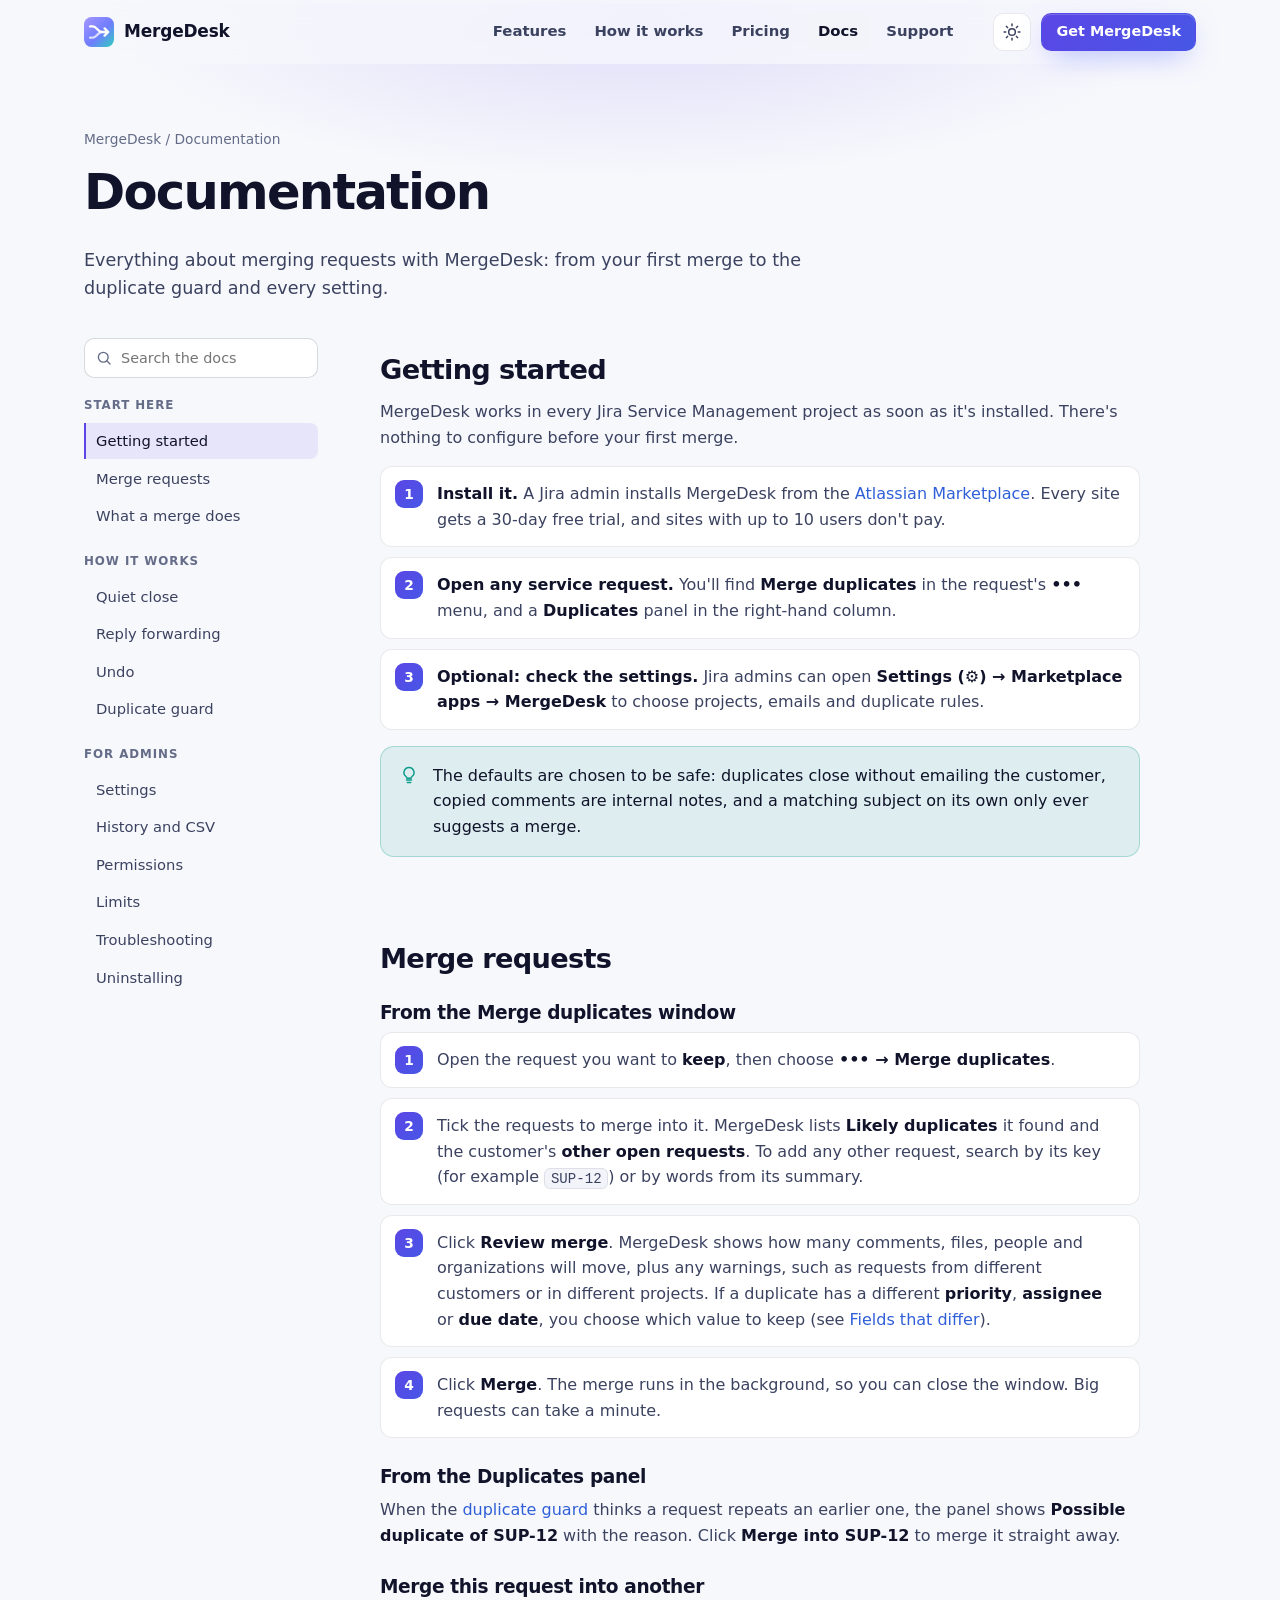
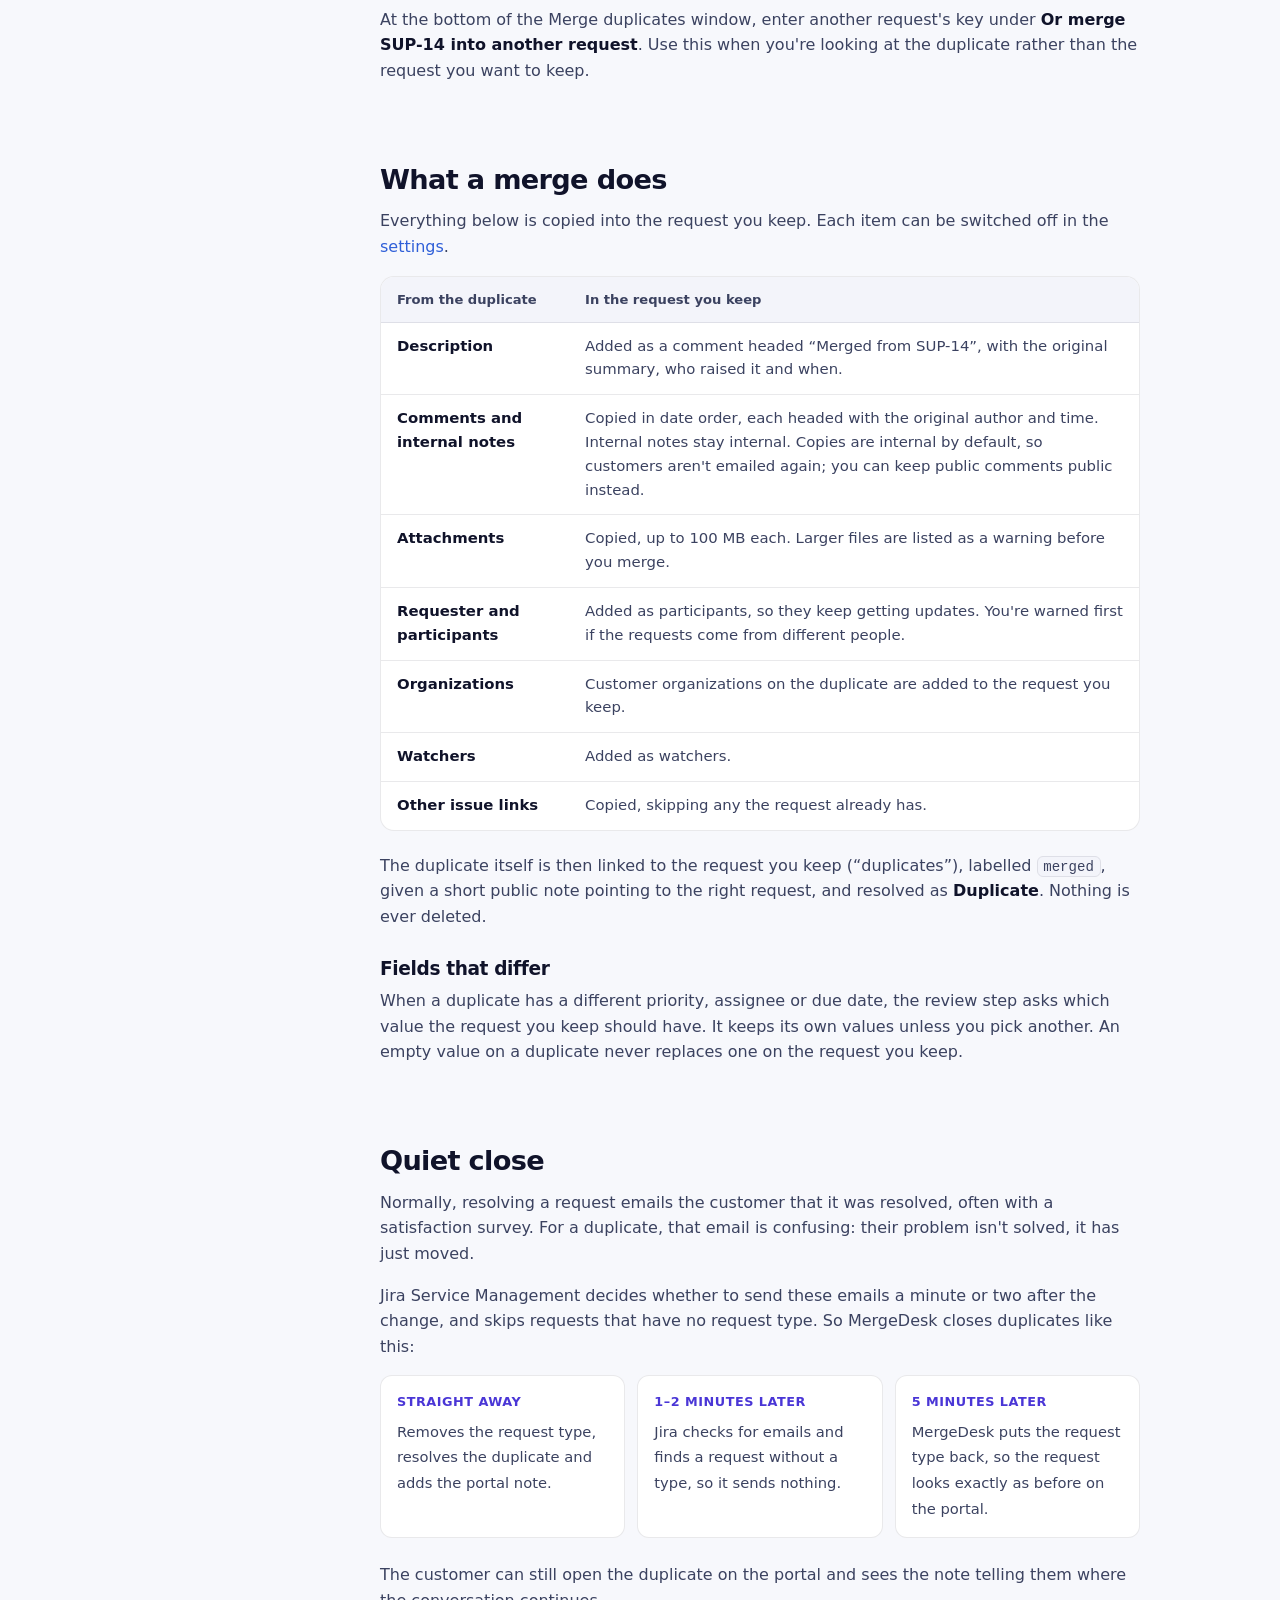
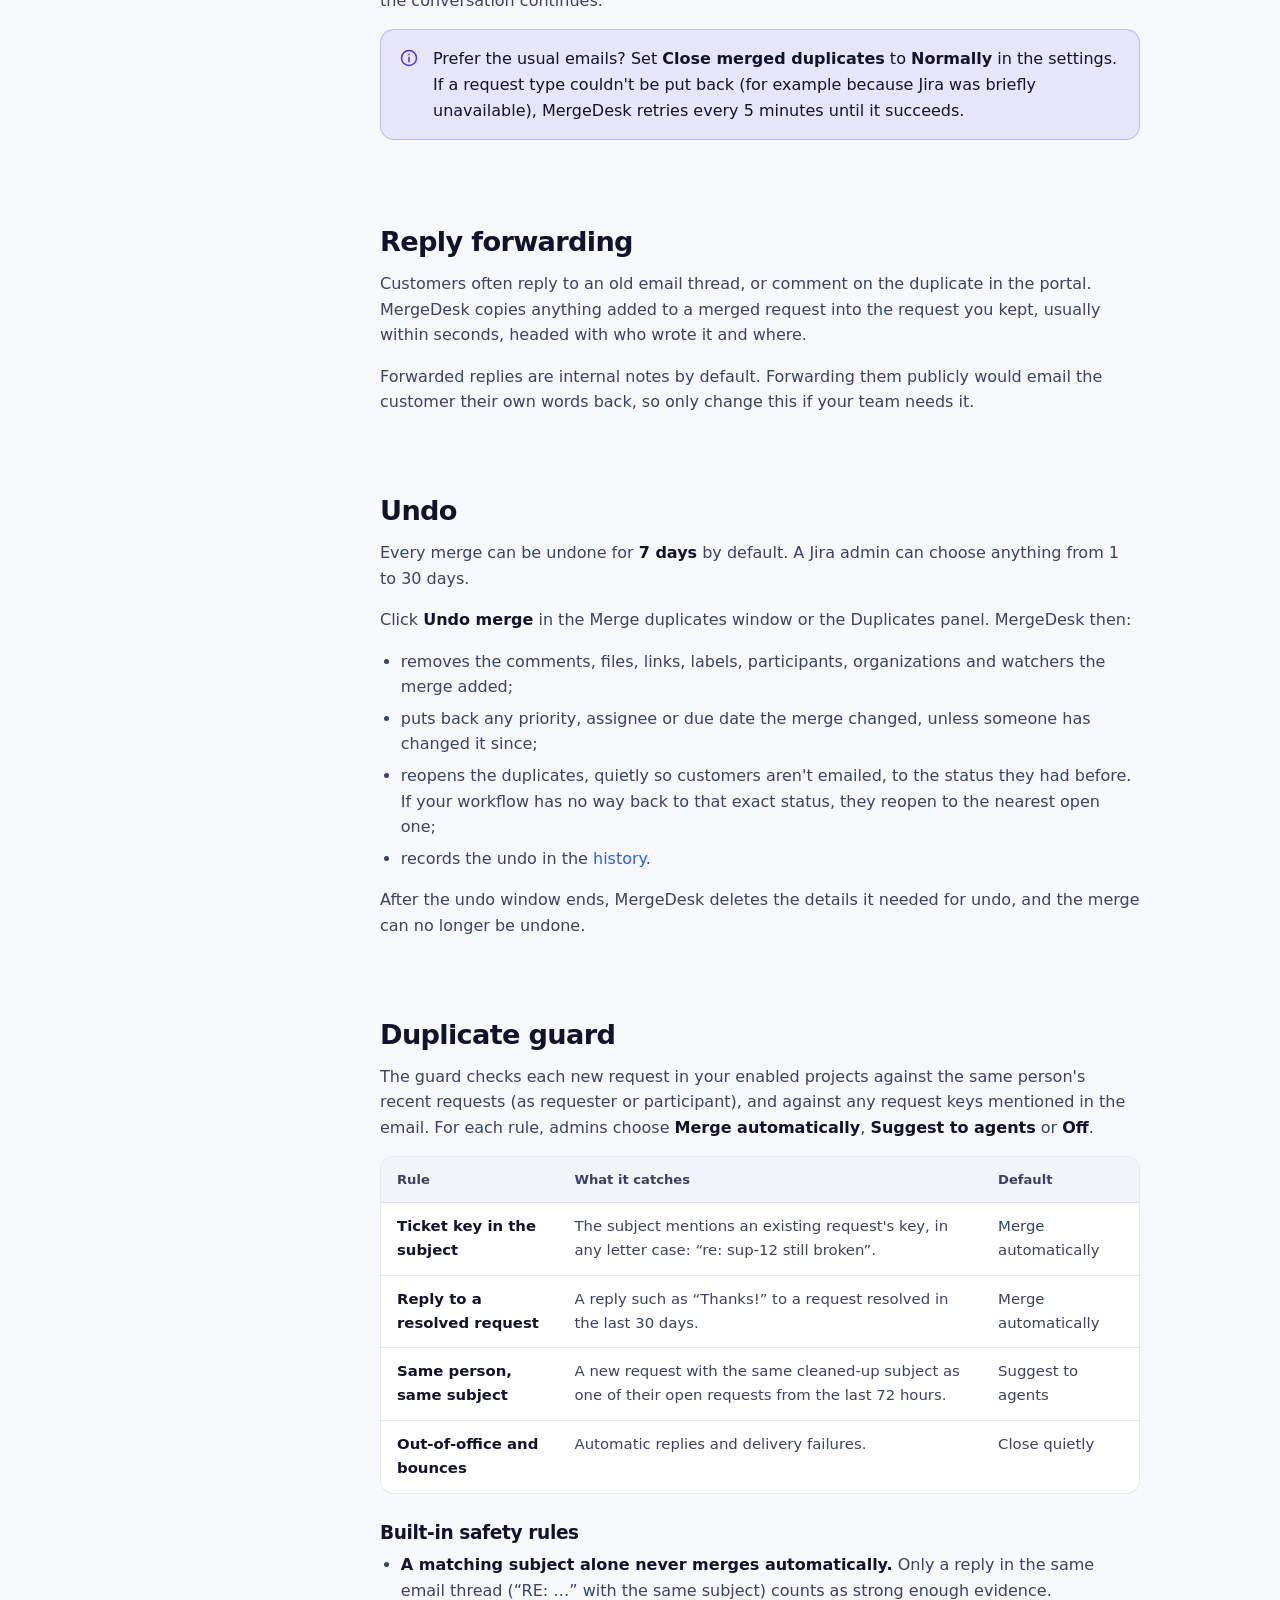
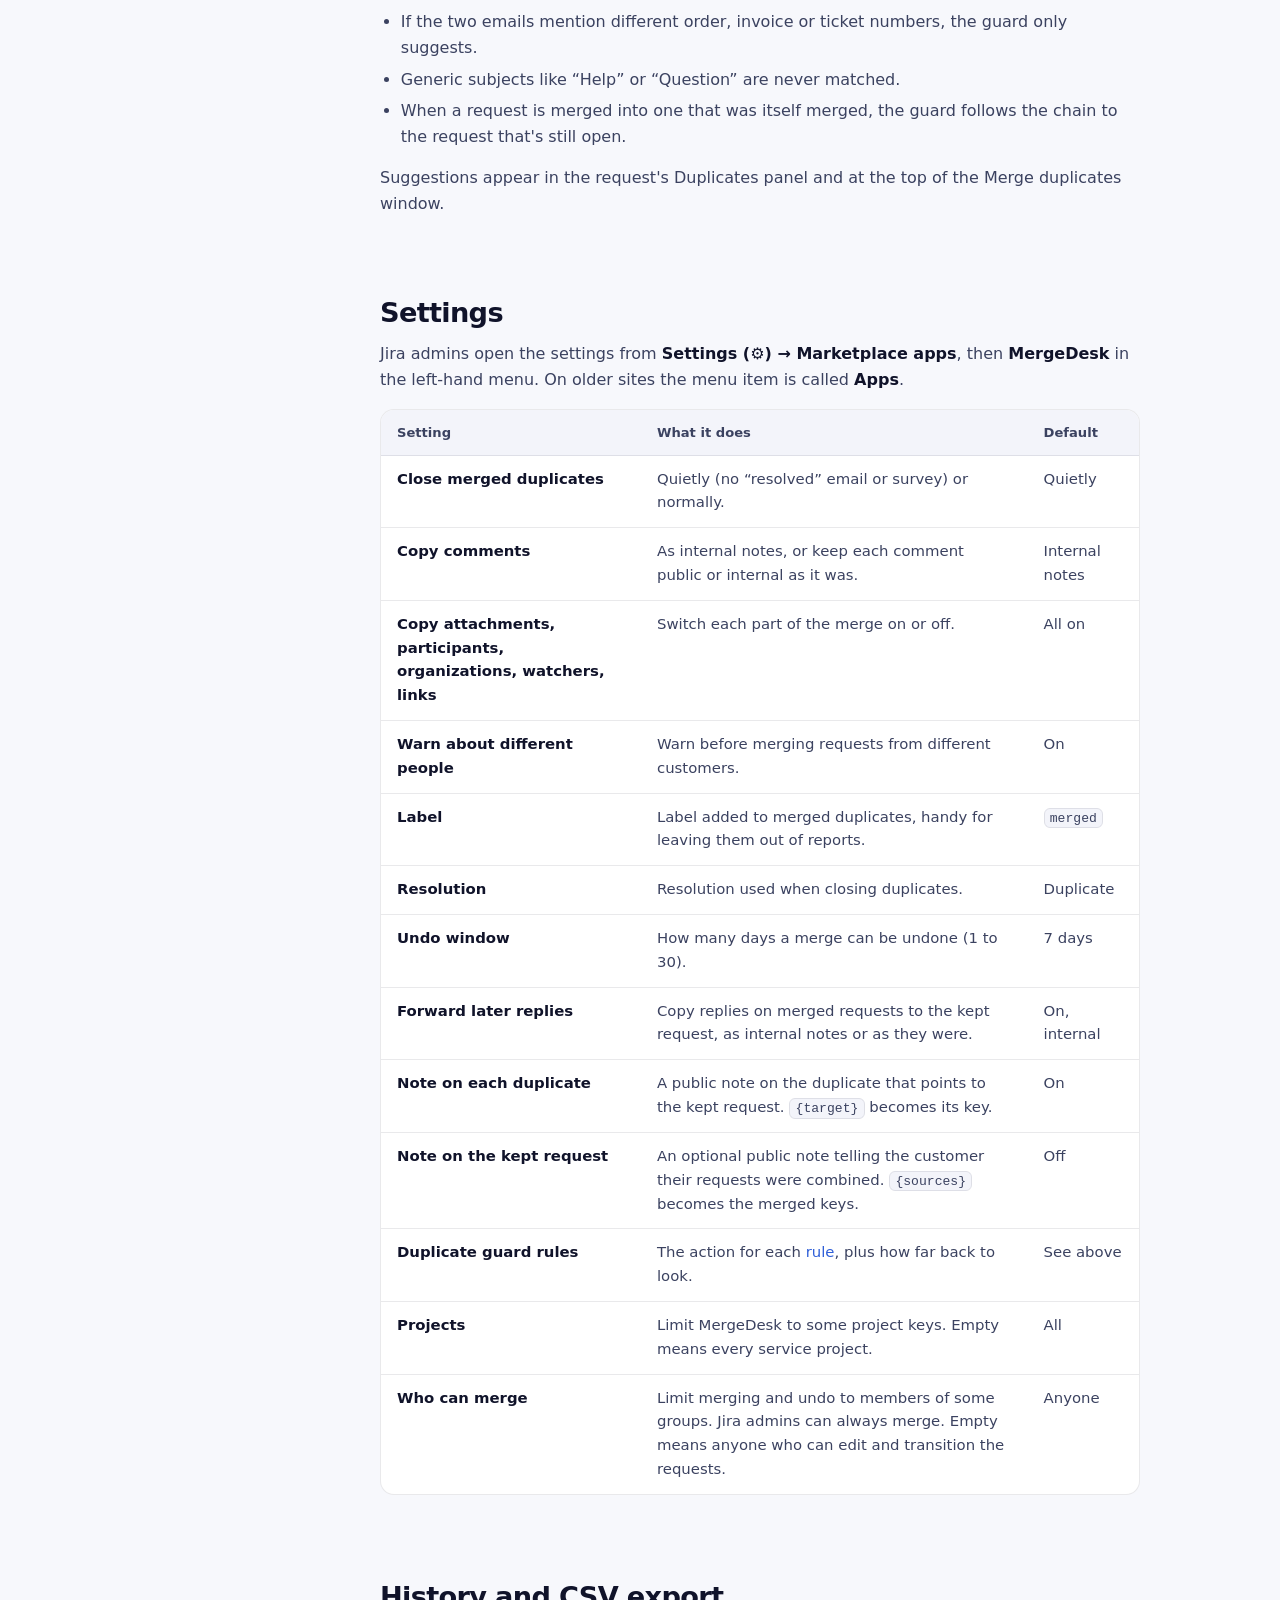
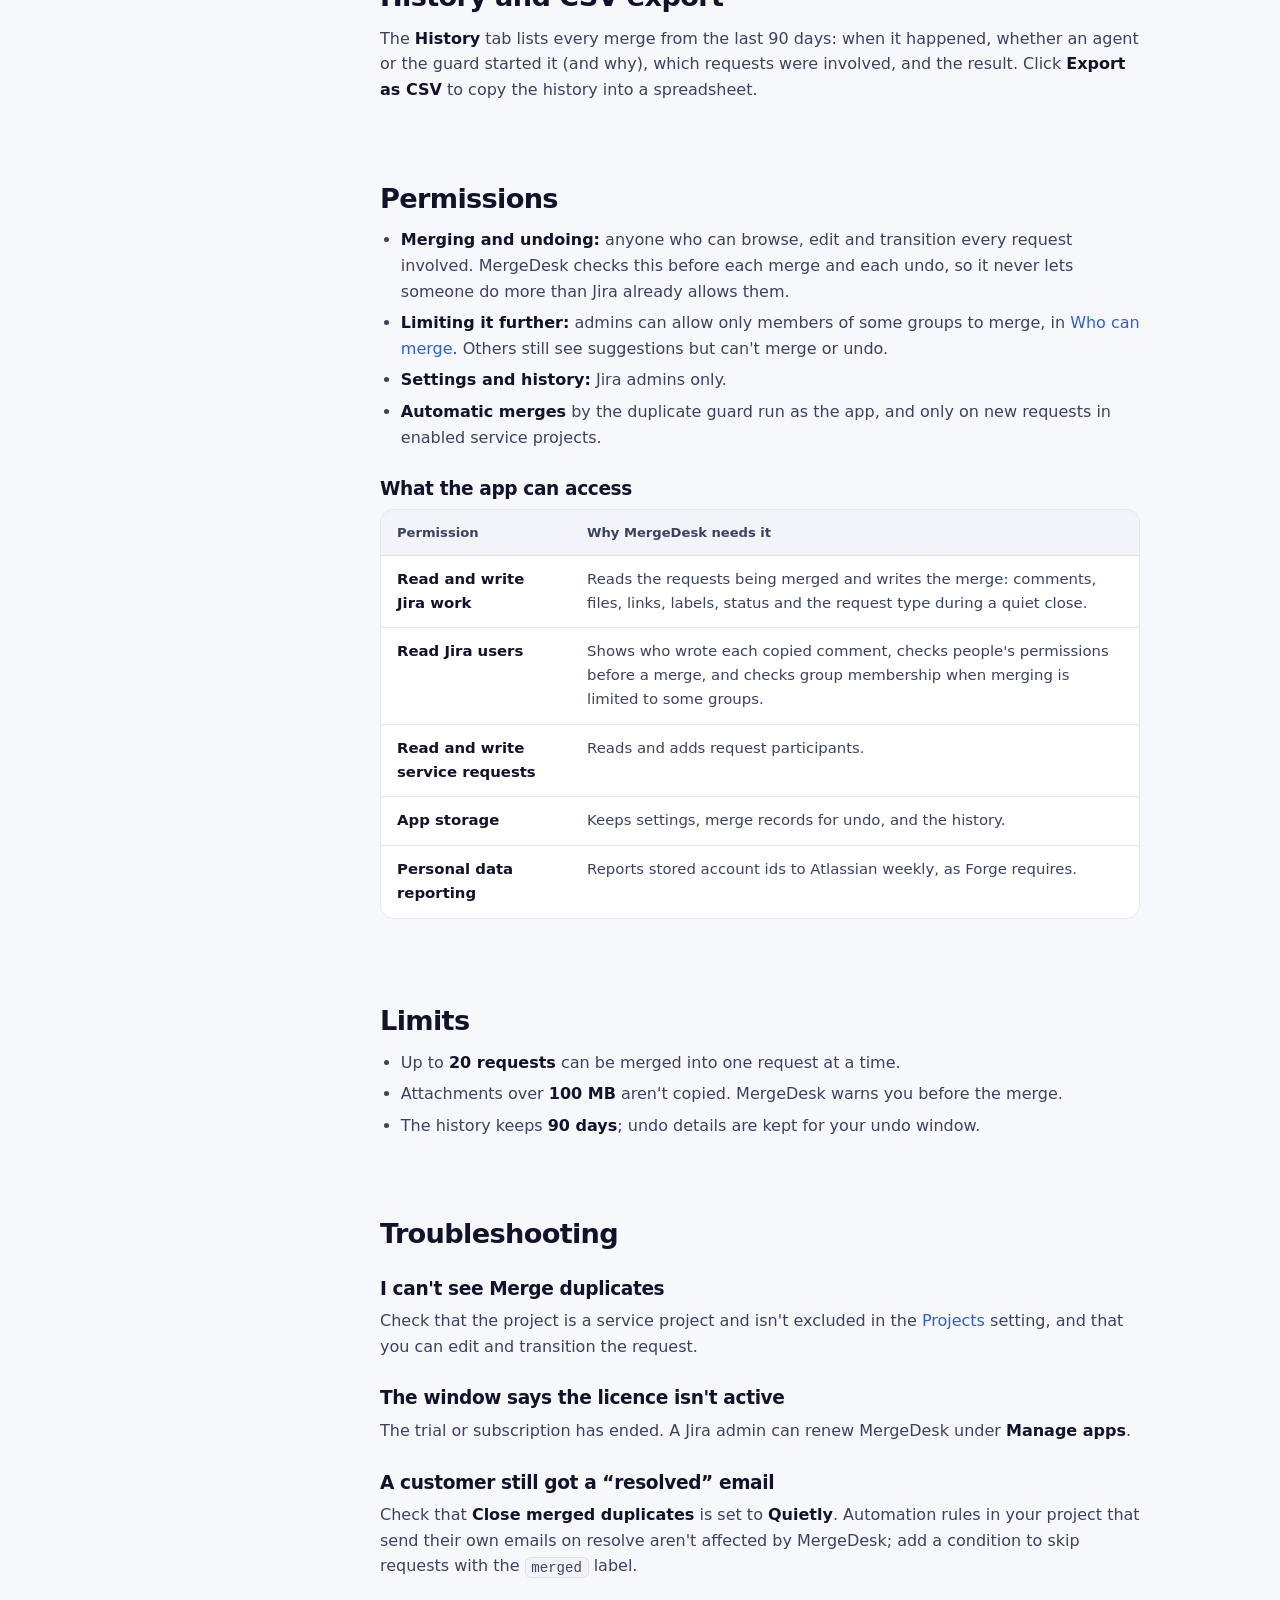
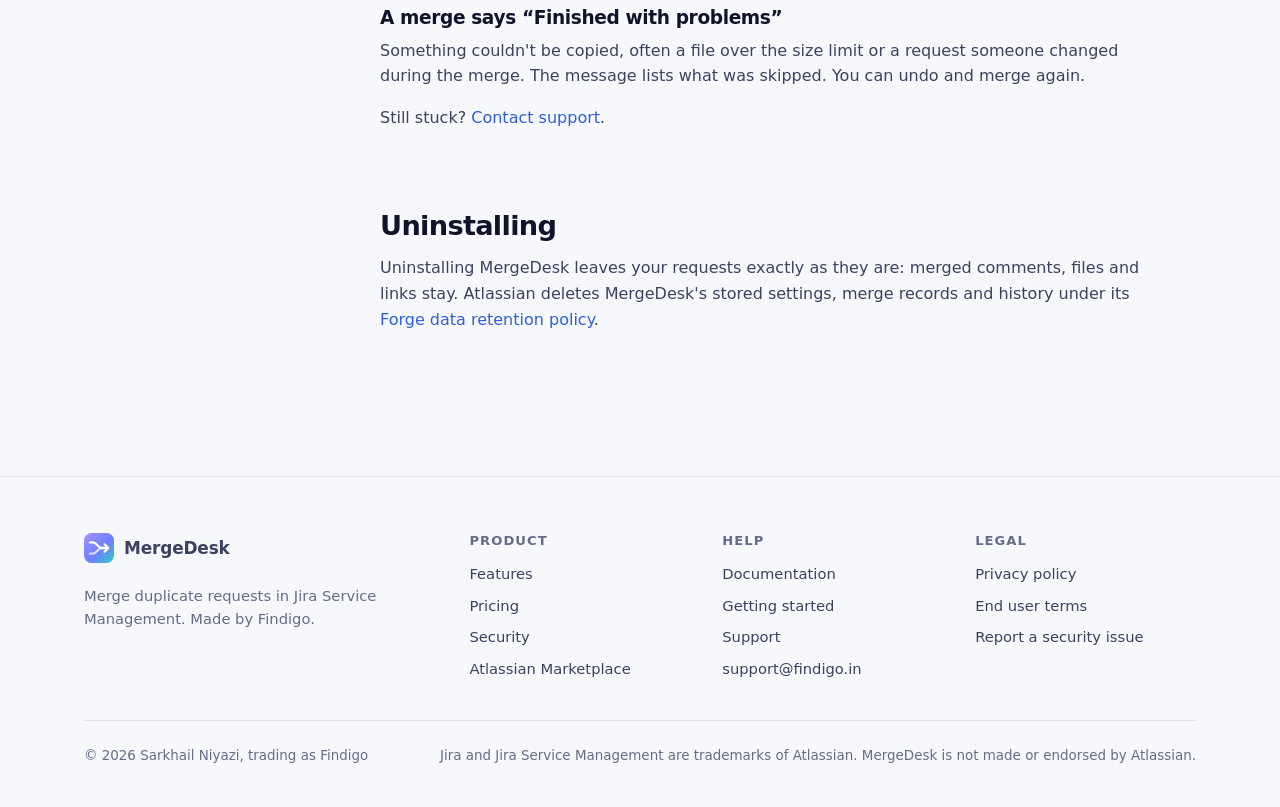
==== commit 163a9bb4: "Version the stylesheet and script links so browsers load updates straight away" ====
--- a/docs/index.html
+++ b/docs/index.html
@@ -11,9 +11,9 @@
   <meta property="og:image" content="https://mergedesk.findigo.in/assets/og.png">
   <meta name="theme-color" content="#090b12">
   <link rel="icon" href="/assets/logo.svg" type="image/svg+xml">
-  <link rel="stylesheet" href="/assets/style.css">
+  <link rel="stylesheet" href="/assets/style.css?v=2">
   <script>try{var t=localStorage.getItem('md-theme');if(t)document.documentElement.dataset.theme=t}catch(e){}</script>
-  <script defer src="/assets/site.js"></script>
+  <script defer src="/assets/site.js?v=2"></script>
 </head>
 <body>
 <a class="skip" href="#main">Skip to content</a>
@@ -30,7 +30,7 @@
     </nav>
     <div class="nav-actions">
       <button class="theme-toggle" type="button" aria-label="Switch between light and dark"><svg class="icon moon" aria-hidden="true"><use href="/assets/icons.svg#moon"/></svg><svg class="icon sun" aria-hidden="true"><use href="/assets/icons.svg#sun"/></svg></button>
-      <a class="btn btn-primary btn-sm" href="https://marketplace.atlassian.com/search?query=MergeDesk">Get MergeDesk</a>
+      <a class="btn btn-primary btn-sm" href="https://marketplace.atlassian.com/apps/1372531683">Get MergeDesk</a>
       <button class="menu-toggle" type="button" aria-label="Menu" aria-expanded="false" aria-controls="nav-links"><svg class="icon" aria-hidden="true"><use href="/assets/icons.svg#menu"/></svg></button>
     </div>
   </div>
@@ -78,7 +78,7 @@
         <h2>Getting started</h2>
         <p>MergeDesk works in every Jira Service Management project as soon as it's installed. There's nothing to configure before your first merge.</p>
         <ol class="steps-list">
-          <li><strong>Install it.</strong> A Jira admin installs MergeDesk from the <a href="https://marketplace.atlassian.com/search?query=MergeDesk">Atlassian Marketplace</a>. Every site gets a 30-day free trial, and sites with up to 10 users don't pay.</li>
+          <li><strong>Install it.</strong> A Jira admin installs MergeDesk from the <a href="https://marketplace.atlassian.com/apps/1372531683">Atlassian Marketplace</a>. Every site gets a 30-day free trial, and sites with up to 10 users don't pay.</li>
           <li><strong>Open any service request.</strong> You'll find <strong>Merge duplicates</strong> in the request's <strong>•••</strong> menu, and a <strong>Duplicates</strong> panel in the right-hand column.</li>
           <li><strong>Optional: check the settings.</strong> Jira admins can open <strong>Settings (⚙) → Marketplace apps → MergeDesk</strong> to choose projects, emails and duplicate rules.</li>
         </ol>
@@ -266,7 +266,7 @@
           <li><a href="/#features">Features</a></li>
           <li><a href="/#pricing">Pricing</a></li>
           <li><a href="/#security">Security</a></li>
-          <li><a href="https://marketplace.atlassian.com/search?query=MergeDesk">Atlassian Marketplace</a></li>
+          <li><a href="https://marketplace.atlassian.com/apps/1372531683">Atlassian Marketplace</a></li>
         </ul>
       </div>
       <div>
--- a/assets/style.css
+++ b/assets/style.css
@@ -1443,7 +1443,9 @@
   overflow-y: auto;
   padding-right: 6px;
 }
+/* A block so the icon is positioned against the 40px box, not a line of text. */
 .doc-nav .search {
+  display: block;
   position: relative;
   margin-bottom: 18px;
 }
@@ -1461,10 +1463,12 @@
 .doc-nav .search .icon {
   position: absolute;
   left: 11px;
-  top: 11px;
+  top: 50%;
+  transform: translateY(-50%);
   width: 18px;
   height: 18px;
   color: var(--muted);
+  pointer-events: none;
 }
 .doc-nav h5 {
   font-size: 0.74rem;
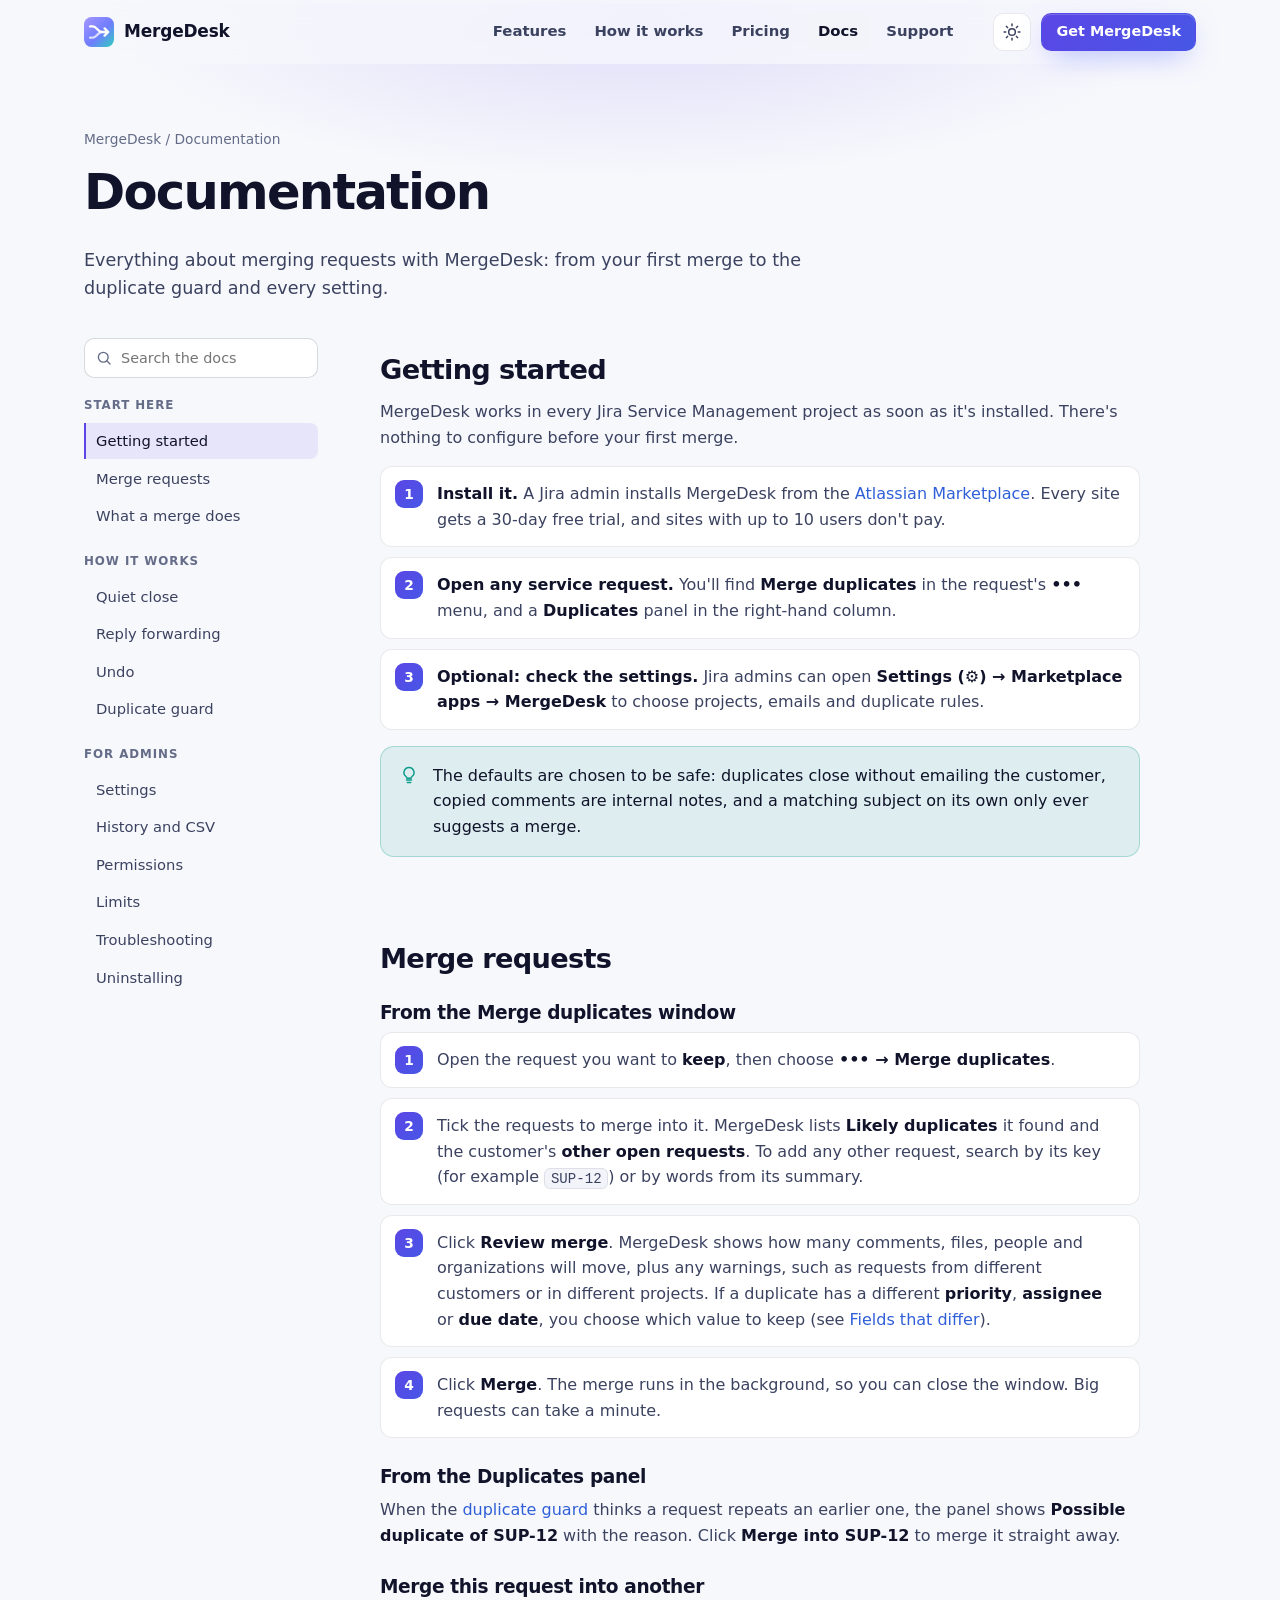
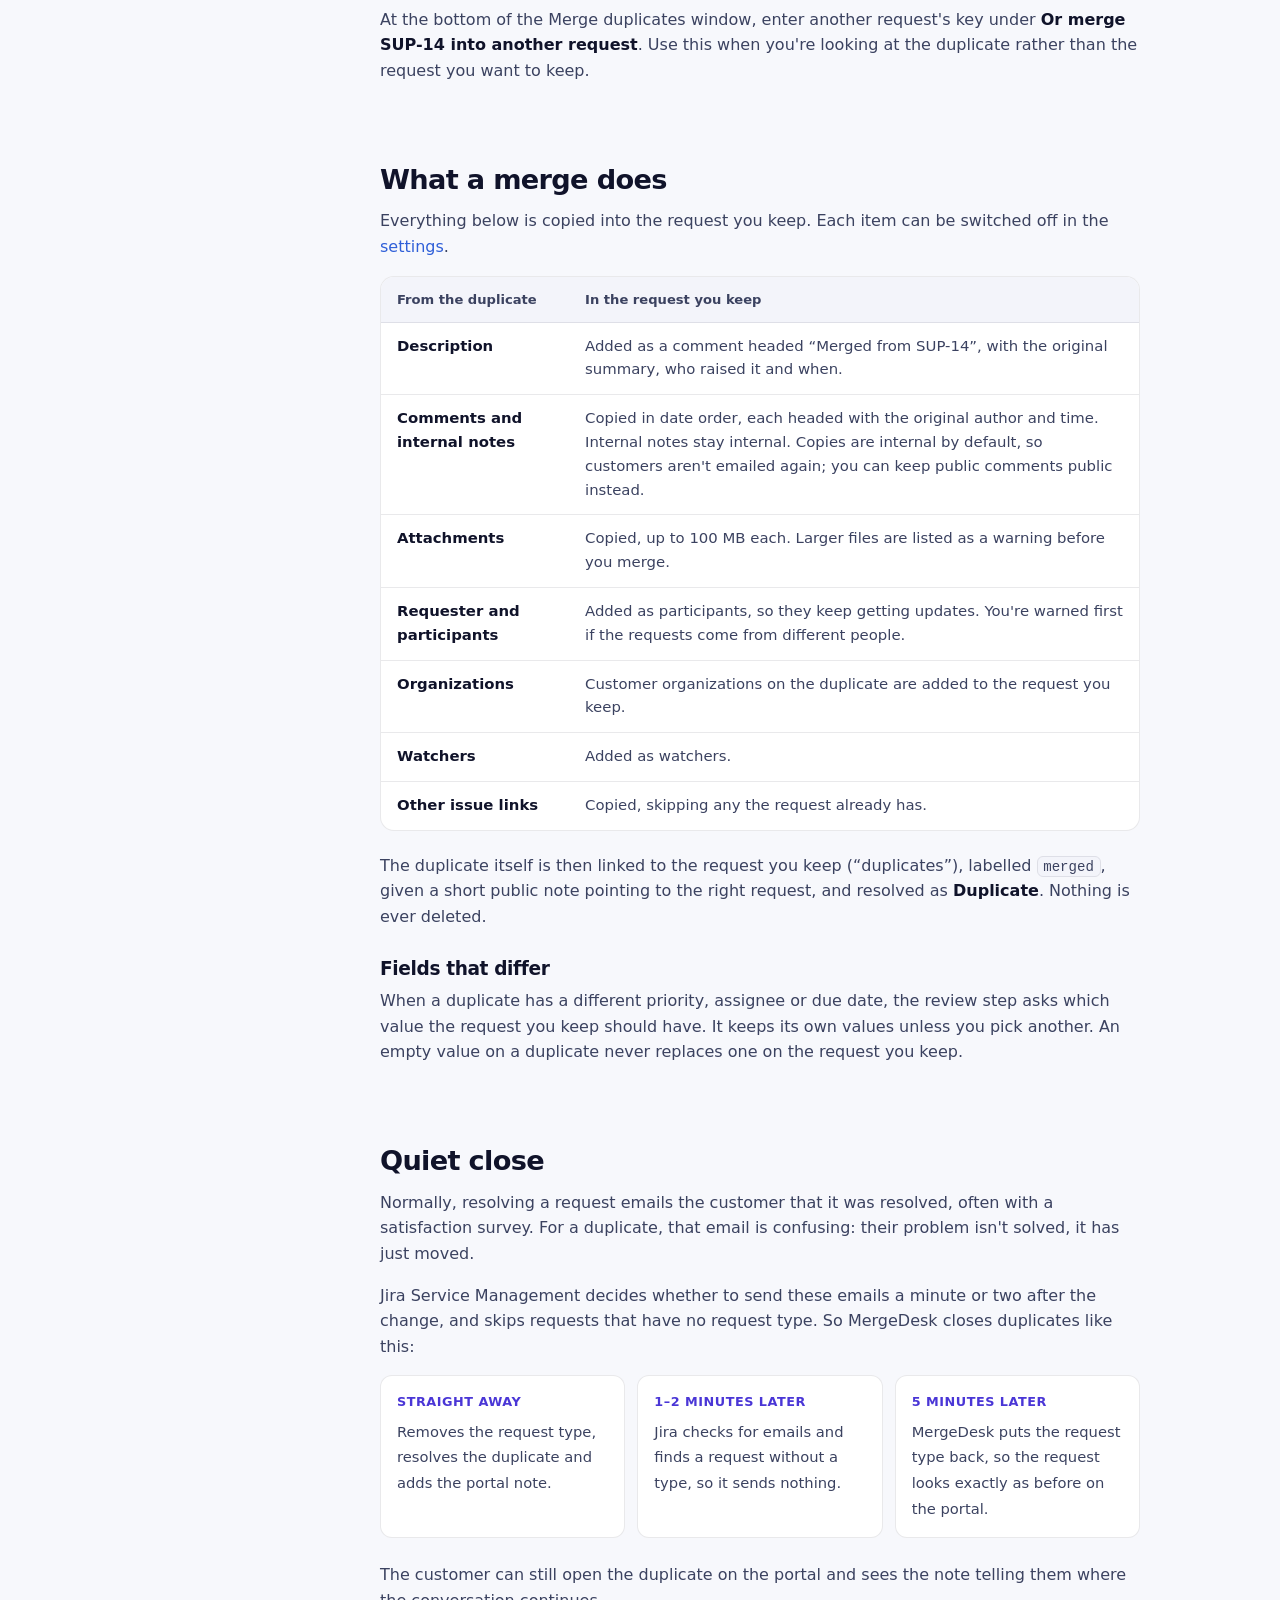
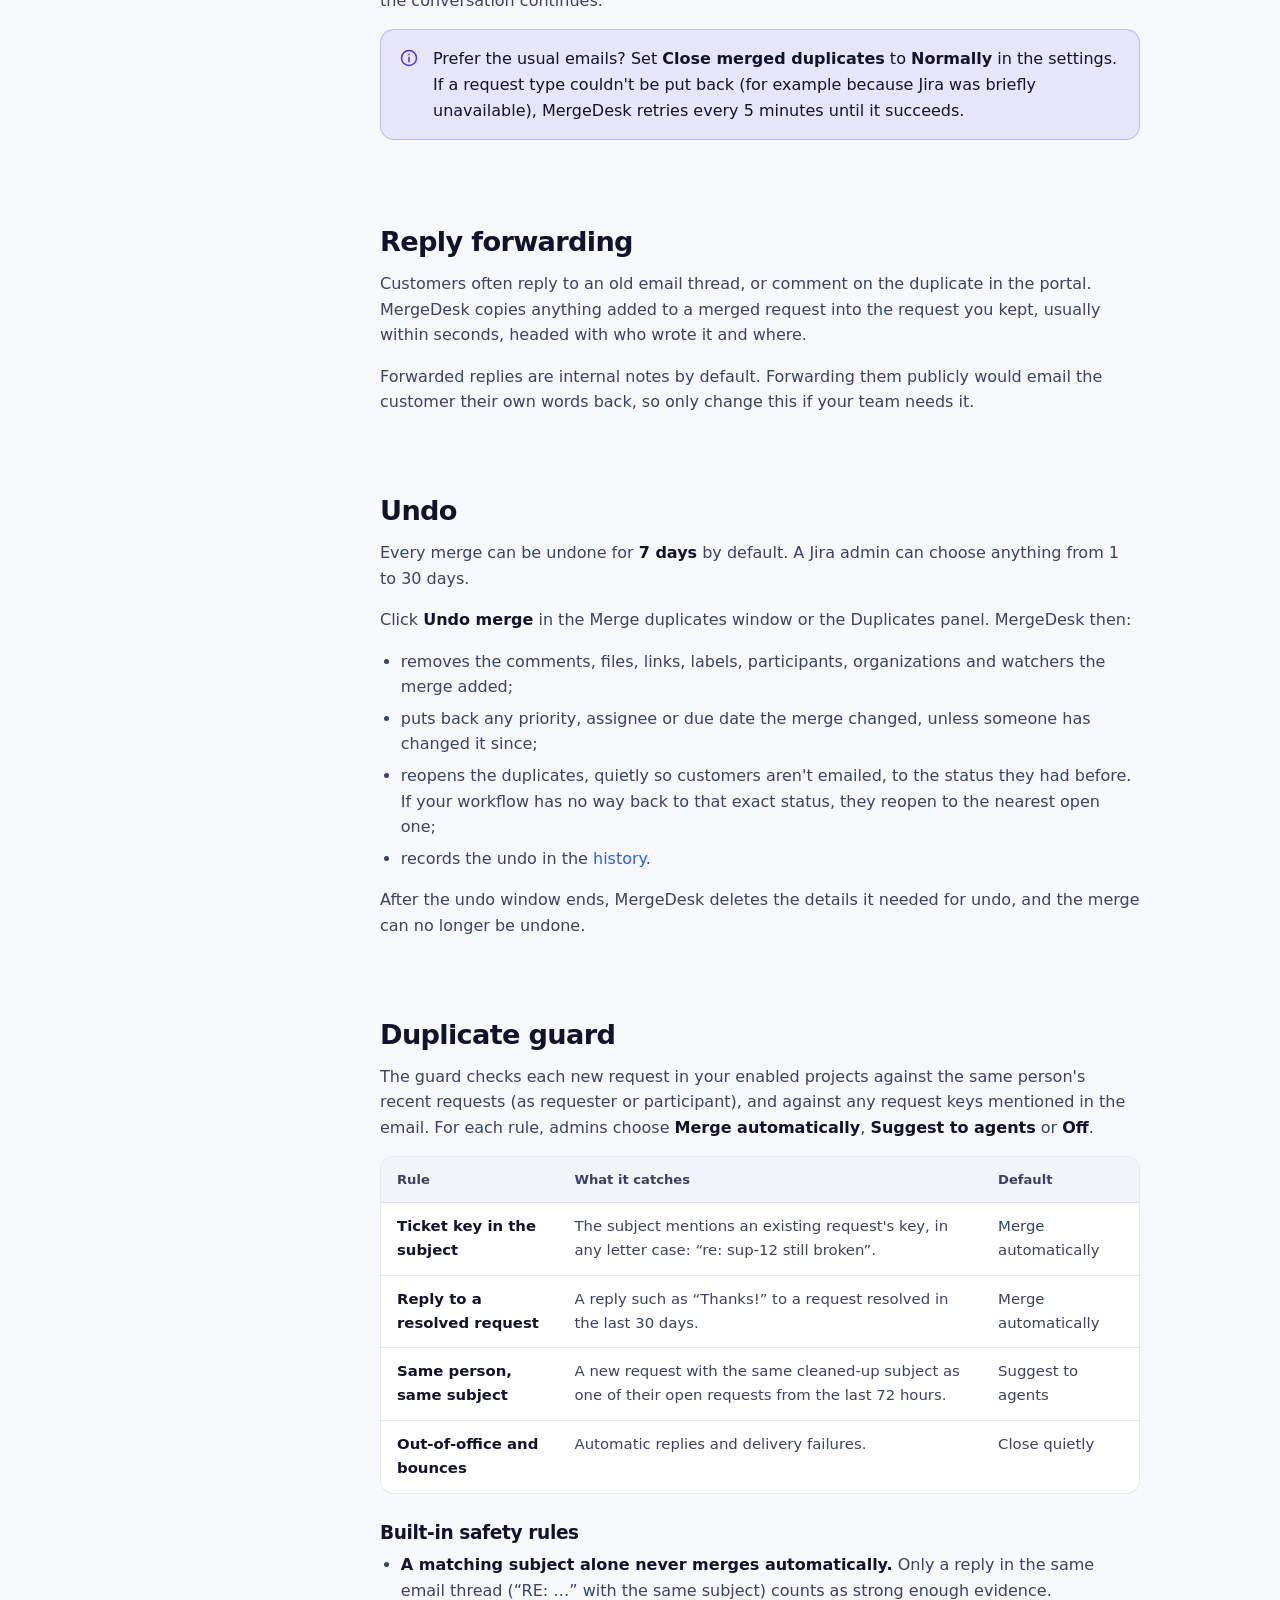
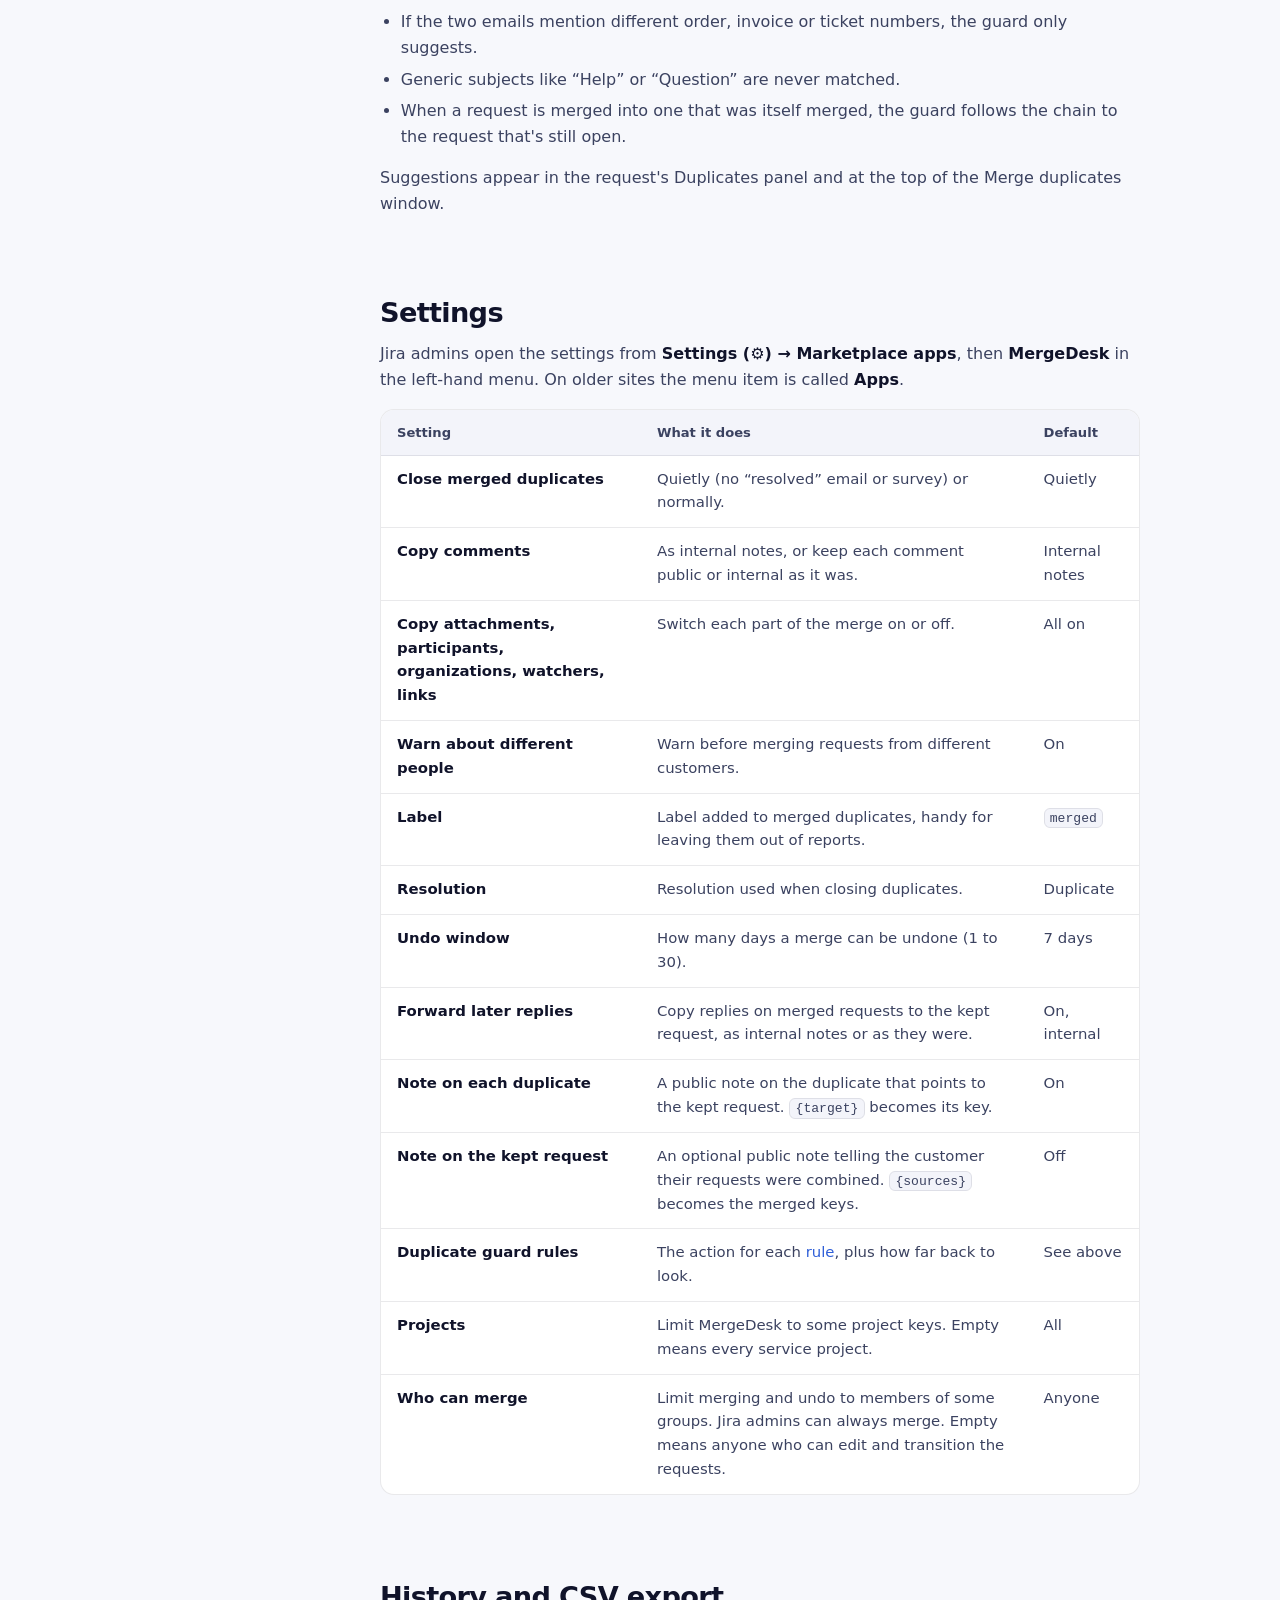
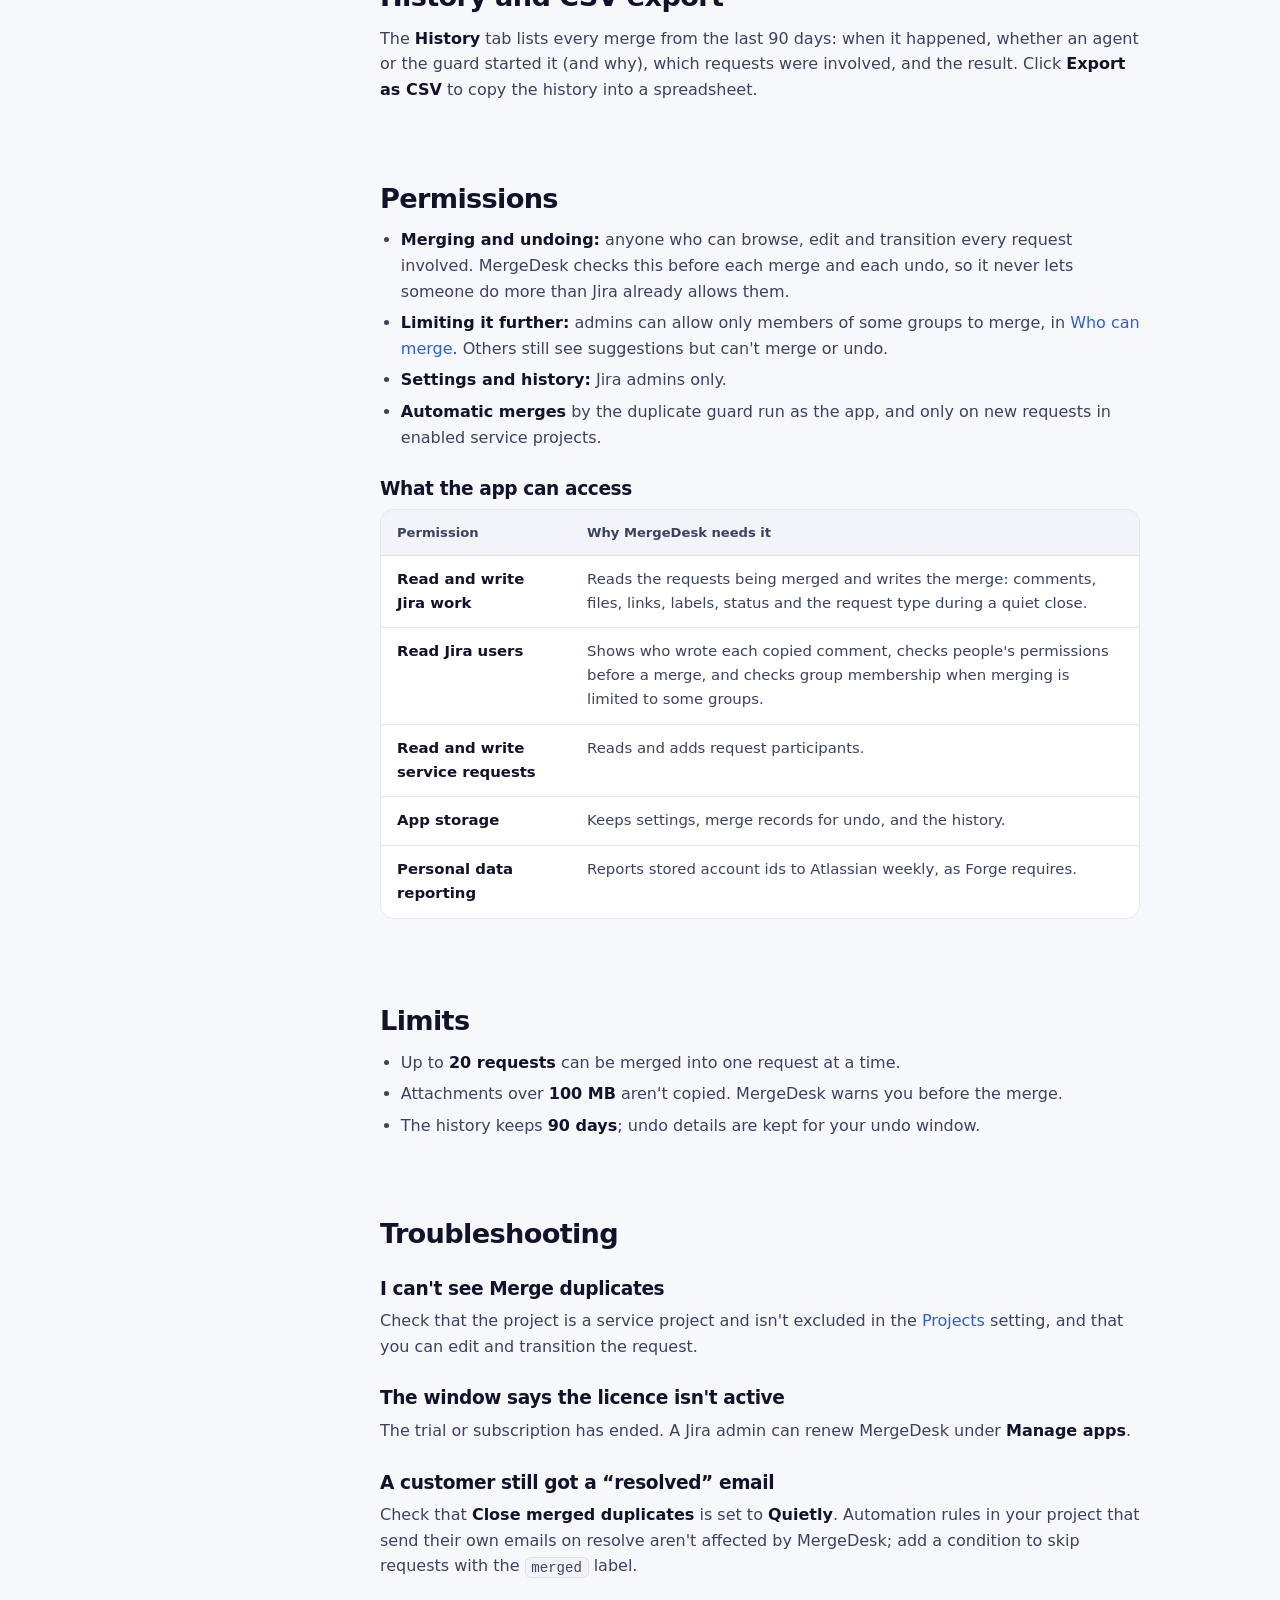
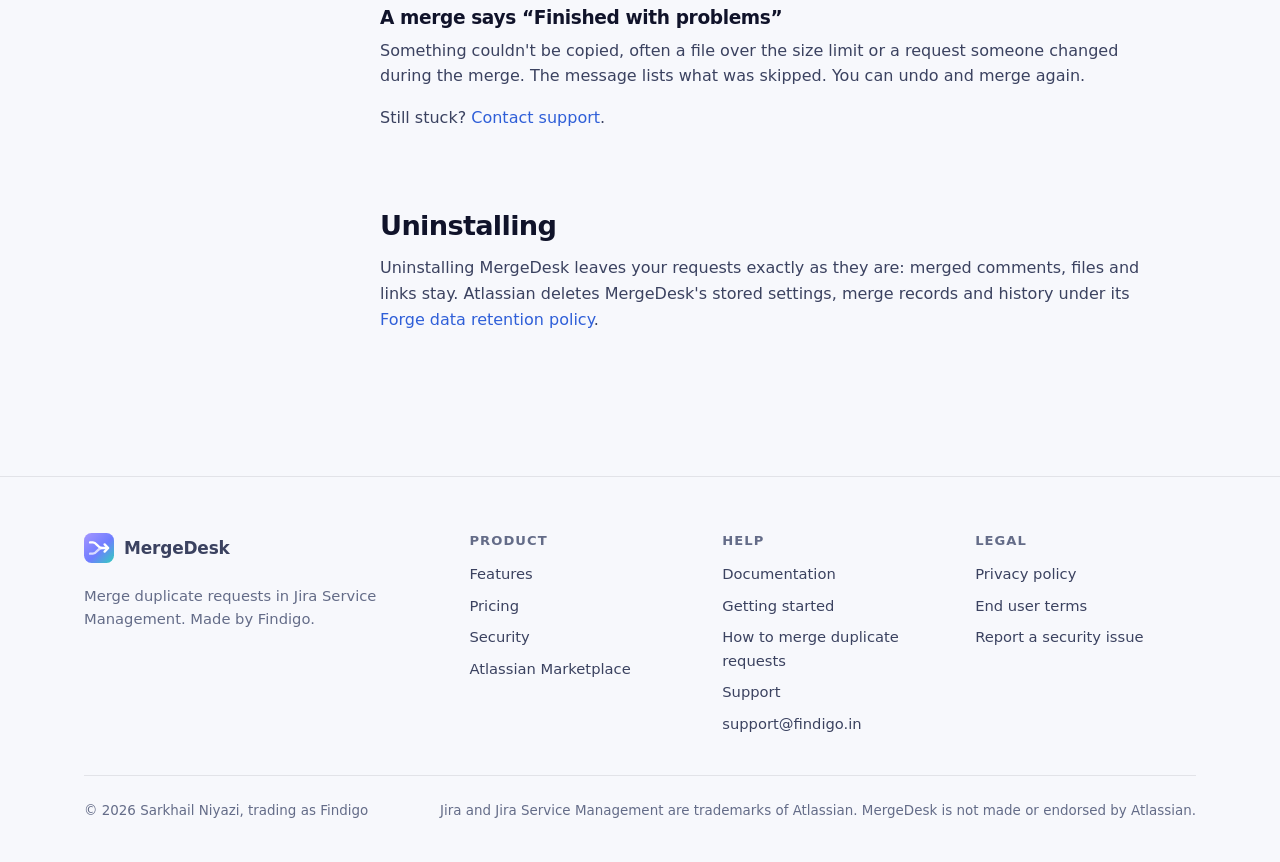
==== commit 589ae3c3: "Add a duplicate-merge guide and help search engines find the site A new page explains that Jira Serv" ====
--- a/docs/index.html
+++ b/docs/index.html
@@ -274,6 +274,7 @@
         <ul>
           <li><a href="/docs/">Documentation</a></li>
           <li><a href="/docs/#getting-started">Getting started</a></li>
+          <li><a href="/guides/merge-duplicate-requests/">How to merge duplicate requests</a></li>
           <li><a href="/support/">Support</a></li>
           <li><a href="mailto:support@findigo.in">support@findigo.in</a></li>
         </ul>
